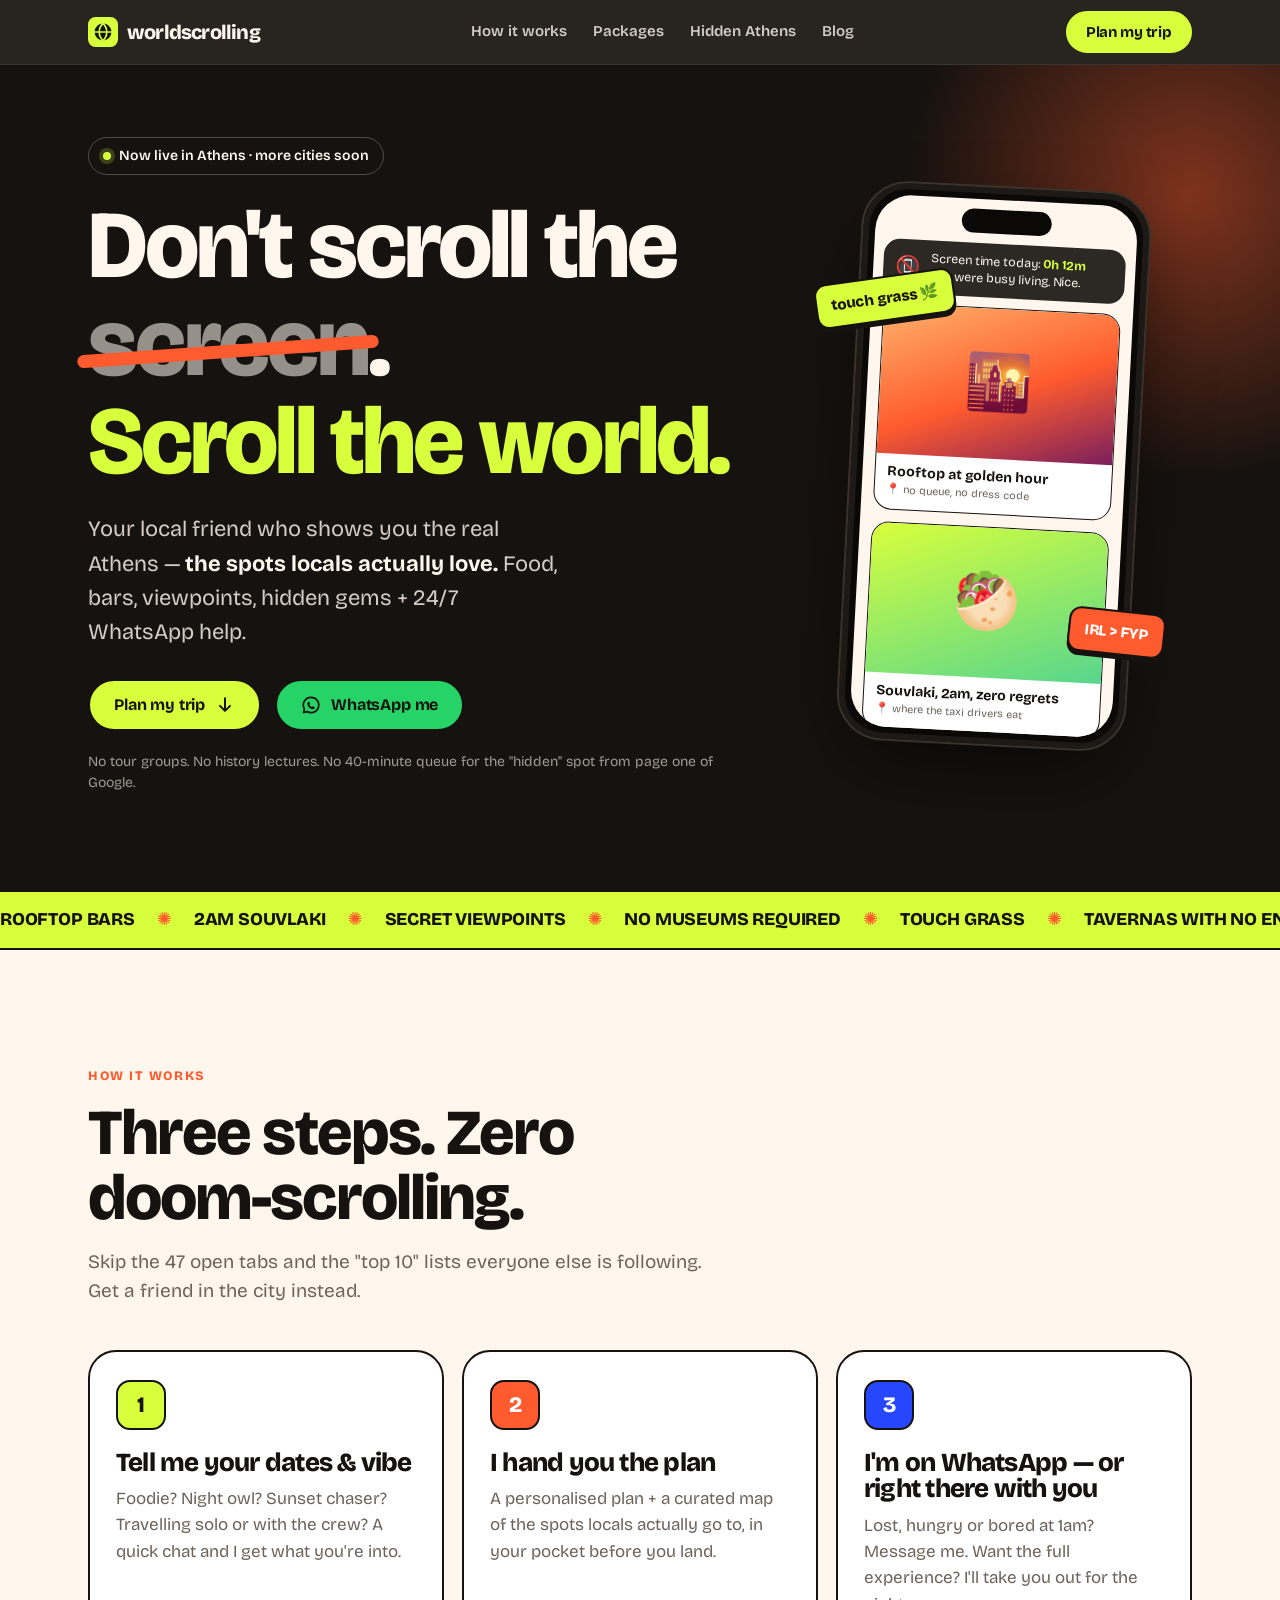
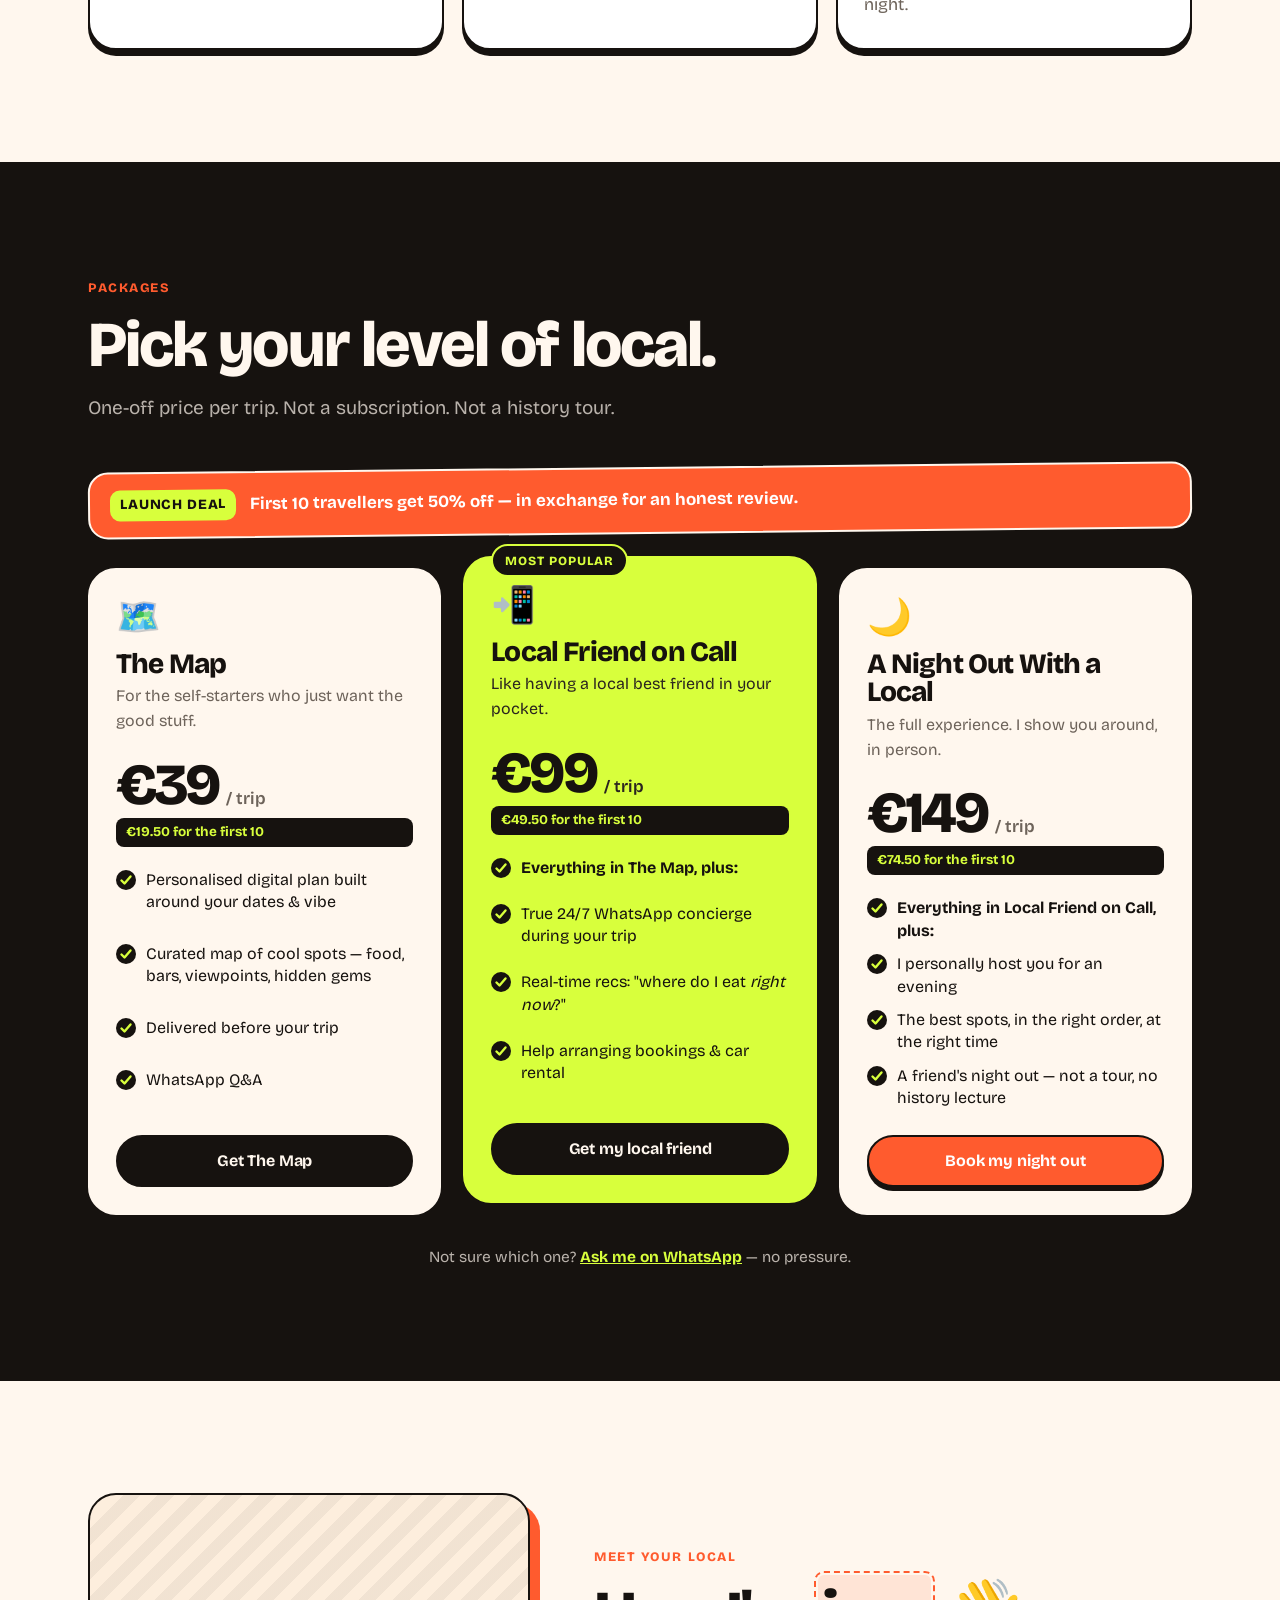
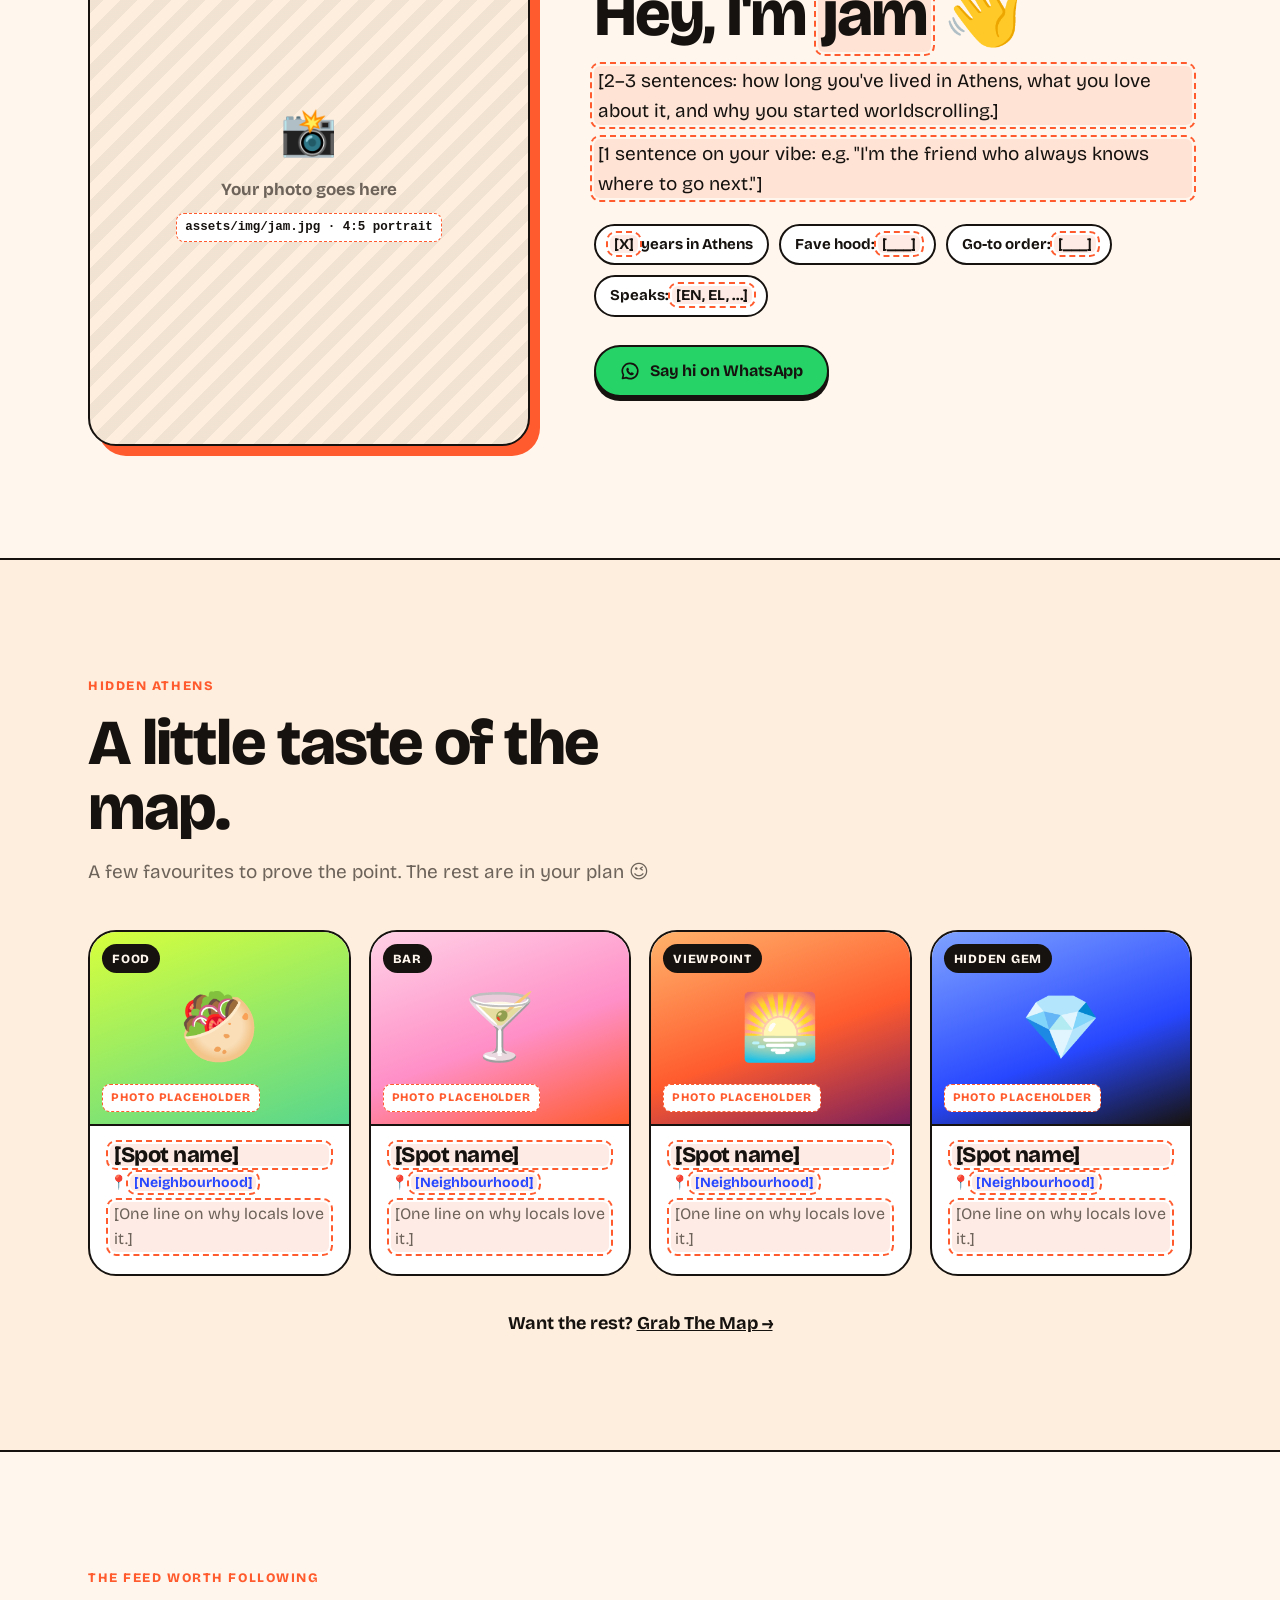
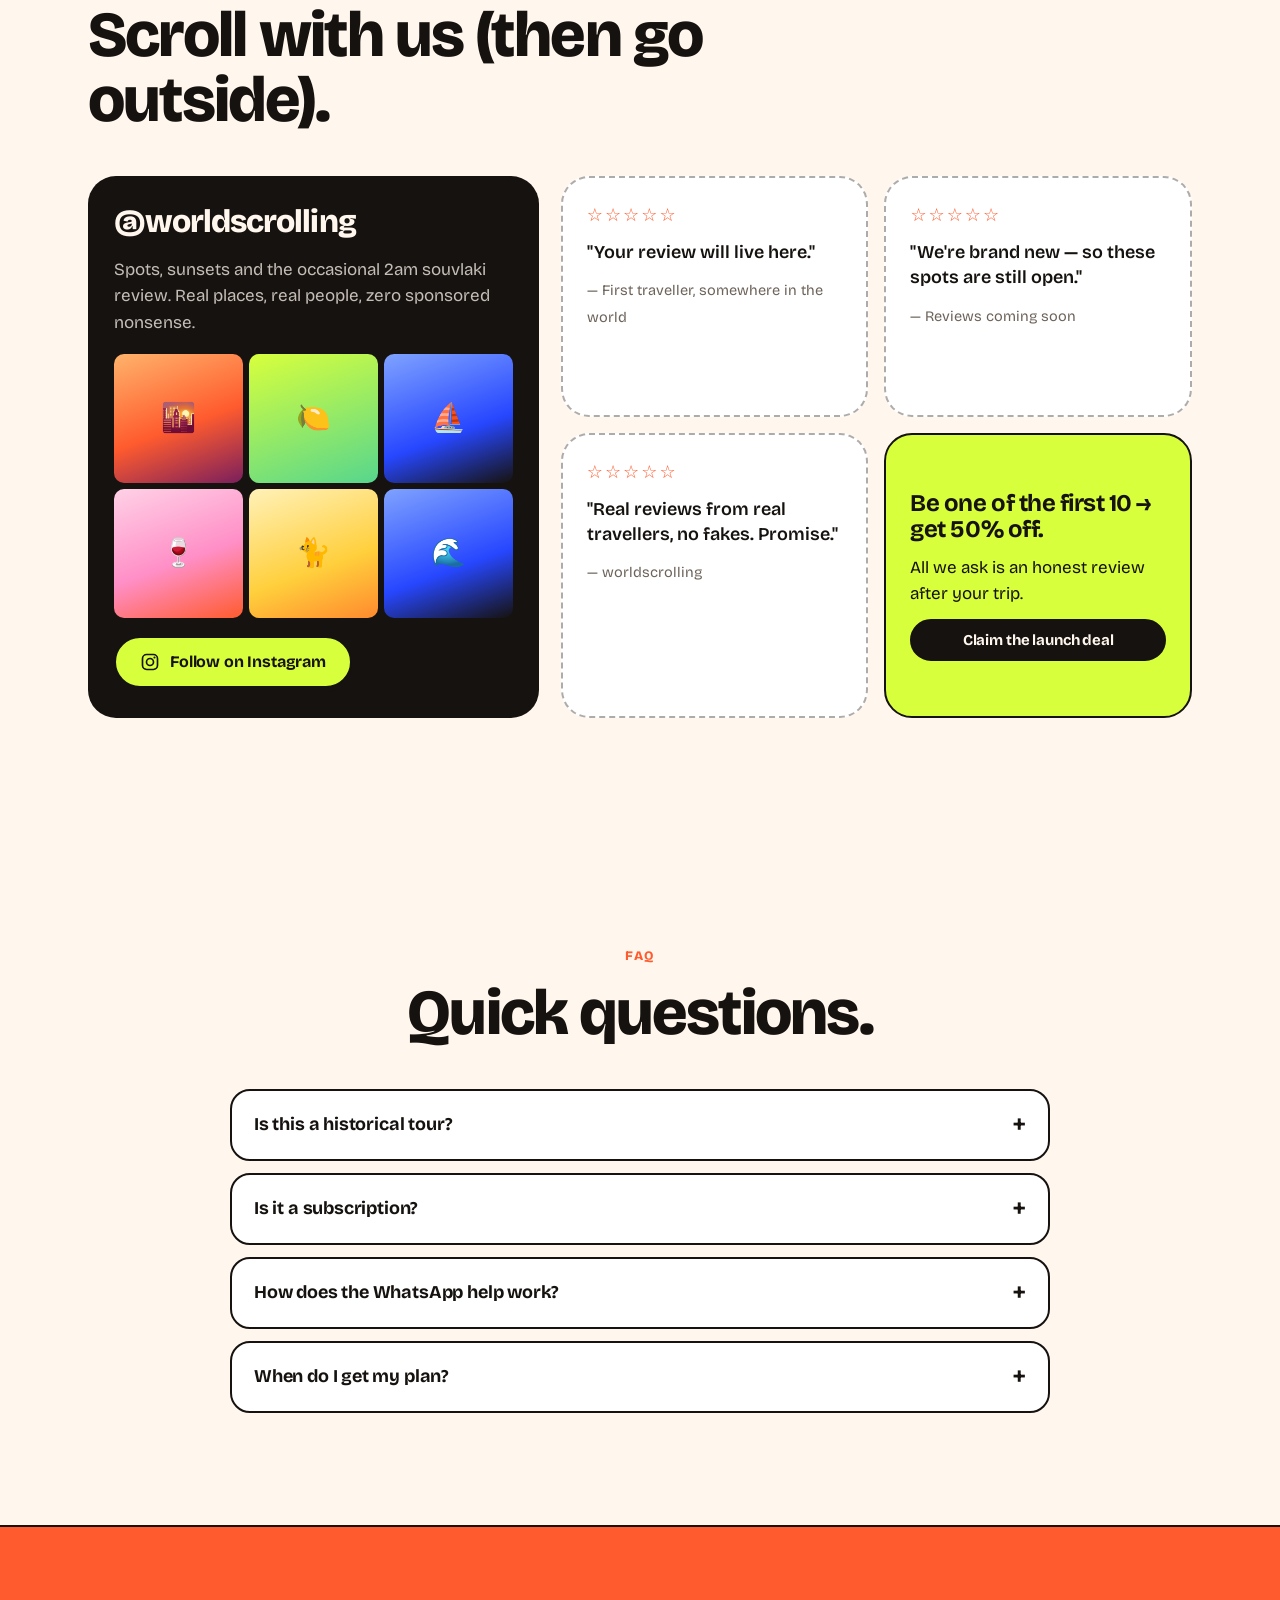
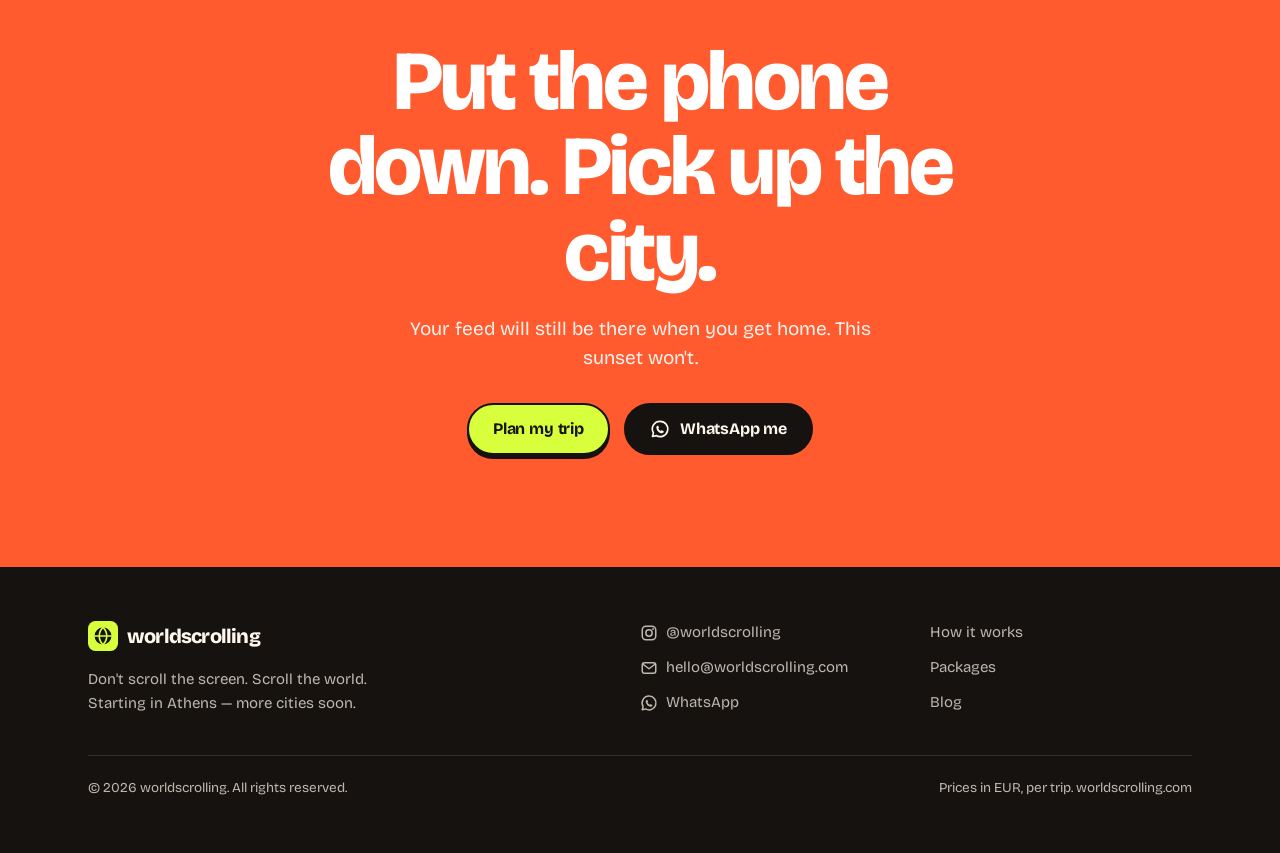
==== index.html @ b2bb48b5 "Add v1 static landing site for worldscrolling Mobile-first single-page landing (hero, how it works, " ====
<!doctype html>
<!--
  ==========================================================================
  worldscrolling — landing page
  ==========================================================================
  👋 jam — WHERE TO EDIT THINGS

  1. LINKS & CONTACT (WhatsApp number, email, Stripe payment links, Instagram)
     → assets/js/config.js   (one file, clearly commented — edit only that)

  2. YOUR PHOTO + BIO
     → search this file for  TODO(jam): PHOTO  and  TODO(jam): BIO

  3. YOUR 3–5 HIDDEN SPOTS (names, neighbourhoods, one-liners, photos)
     → search this file for  TODO(jam): SPOT

  4. SOCIAL SHARE IMAGE (optional)
     → replace assets/img/og-image.png (1200×630)

  Anything with a dashed orange outline on the page = placeholder text.
  Remove class="ph" once you've replaced it.
  ==========================================================================
-->
<html lang="en">
<head>
  <meta charset="utf-8">
  <meta name="viewport" content="width=device-width, initial-scale=1, viewport-fit=cover">
  <title>worldscrolling — Your local friend in Athens | Hidden spots, food, bars & 24/7 WhatsApp help</title>
  <meta name="description" content="Don't scroll the screen. Scroll the world. A local friend who shows you the real Athens — the food, bars, viewpoints and hidden gems locals actually love — plus 24/7 WhatsApp help. Plans from €39 per trip.">
  <link rel="canonical" href="https://worldscrolling.com/">
  <meta name="theme-color" content="#16120f">

  <!-- Open Graph / social -->
  <meta property="og:type" content="website">
  <meta property="og:site_name" content="worldscrolling">
  <meta property="og:title" content="worldscrolling — Don't scroll the screen. Scroll the world.">
  <meta property="og:description" content="Your local friend in Athens: the spots locals actually love + 24/7 WhatsApp help. Not a history tour.">
  <meta property="og:url" content="https://worldscrolling.com/">
  <meta property="og:image" content="https://worldscrolling.com/assets/img/og-image.png">
  <meta property="og:image:width" content="1200">
  <meta property="og:image:height" content="630">
  <meta property="og:image:alt" content="worldscrolling — Don't scroll the screen. Scroll the world.">
  <meta property="og:locale" content="en_GB">
  <meta name="twitter:card" content="summary_large_image">
  <meta name="twitter:title" content="worldscrolling — Don't scroll the screen. Scroll the world.">
  <meta name="twitter:description" content="Your local friend in Athens: the spots locals actually love + 24/7 WhatsApp help.">
  <meta name="twitter:image" content="https://worldscrolling.com/assets/img/og-image.png">

  <!-- Icons (placeholder mark — swap when there's a final logo) -->
  <link rel="icon" href="favicon.svg" type="image/svg+xml">
  <link rel="apple-touch-icon" href="assets/img/apple-touch-icon.png">

  <!-- Font -->
  <link rel="preconnect" href="https://fonts.googleapis.com">
  <link rel="preconnect" href="https://fonts.gstatic.com" crossorigin>
  <link rel="stylesheet" href="https://fonts.googleapis.com/css2?family=Bricolage+Grotesque:opsz,wght@12..96,400..800&display=swap">

  <link rel="stylesheet" href="assets/css/styles.css">

  <!-- Structured data (SEO) -->
  <script type="application/ld+json">
  {
    "@context": "https://schema.org",
    "@graph": [
      {
        "@type": "TravelAgency",
        "@id": "https://worldscrolling.com/#business",
        "name": "worldscrolling",
        "slogan": "Don't scroll the screen. Scroll the world.",
        "description": "A local friend who shows travellers the real city — food, bars, viewpoints and hidden gems locals love — plus 24/7 WhatsApp help.",
        "url": "https://worldscrolling.com/",
        "image": "https://worldscrolling.com/assets/img/og-image.png",
        "areaServed": { "@type": "City", "name": "Athens" },
        "sameAs": ["https://www.instagram.com/worldscrolling/"],
        "priceRange": "€39–€149",
        "makesOffer": [
          { "@type": "Offer", "name": "The Map", "price": "39", "priceCurrency": "EUR" },
          { "@type": "Offer", "name": "Local Friend on Call", "price": "99", "priceCurrency": "EUR" },
          { "@type": "Offer", "name": "A Night Out With a Local", "price": "149", "priceCurrency": "EUR" }
        ]
      },
      {
        "@type": "FAQPage",
        "mainEntity": [
          { "@type": "Question", "name": "Is this a historical tour?", "acceptedAnswer": { "@type": "Answer", "text": "Nope. The Acropolis is great and you'll find it without us. worldscrolling is about the places locals actually hang out: food, bars, viewpoints and hidden gems." } },
          { "@type": "Question", "name": "Is it a subscription?", "acceptedAnswer": { "@type": "Answer", "text": "No. Every package is a one-off payment per trip." } },
          { "@type": "Question", "name": "How does the WhatsApp help work?", "acceptedAnswer": { "@type": "Answer", "text": "You get a direct WhatsApp line to your local. Ask anything — where to eat right now, how to get somewhere, what to do tonight. On Local Friend on Call and above, it's a true 24/7 concierge during your trip." } },
          { "@type": "Question", "name": "When do I get my plan?", "acceptedAnswer": { "@type": "Answer", "text": "Before your trip. Tell us your dates and vibe, and your personalised plan and map land in your inbox and WhatsApp ahead of arrival." } }
        ]
      }
    ]
  }
  </script>
</head>
<body>
  <!-- Inline icon sprite -->
  <svg width="0" height="0" style="position:absolute" aria-hidden="true">
    <symbol id="i-logo" viewBox="0 0 64 64"><rect width="64" height="64" rx="16" fill="#d8ff3c"/><circle cx="32" cy="32" r="18" fill="#16120f"/><path d="M14 32h36M32 14c-6 5-8 11-8 18s2 13 8 18c6-5 8-11 8-18s-2-13-8-18z" fill="none" stroke="#d8ff3c" stroke-width="3.5" stroke-linecap="round"/></symbol>
    <symbol id="i-wa" viewBox="0 0 24 24"><path d="M12 2.8a9.2 9.2 0 0 0-7.9 13.9L3 21l4.4-1.1A9.2 9.2 0 1 0 12 2.8z" fill="none" stroke="currentColor" stroke-width="2" stroke-linejoin="round"/><path d="M9.2 7.8c.3 0 .6 0 .8.5l.7 1.7c.1.3 0 .5-.1.7l-.6.7c.6 1.3 1.6 2.3 2.9 2.9l.7-.6c.2-.2.5-.2.7-.1l1.7.7c.4.2.5.5.5.8 0 1.2-1 2-2.2 2-3.4-.3-6.4-3.3-6.7-6.7 0-1.3.9-2.4 1.6-2.4z" fill="currentColor"/></symbol>
    <symbol id="i-ig" viewBox="0 0 24 24"><rect x="3" y="3" width="18" height="18" rx="5" fill="none" stroke="currentColor" stroke-width="2"/><circle cx="12" cy="12" r="4.2" fill="none" stroke="currentColor" stroke-width="2"/><circle cx="17.4" cy="6.6" r="1.3" fill="currentColor"/></symbol>
    <symbol id="i-mail" viewBox="0 0 24 24"><rect x="3" y="5" width="18" height="14" rx="3" fill="none" stroke="currentColor" stroke-width="2"/><path d="M4 7l8 6 8-6" fill="none" stroke="currentColor" stroke-width="2" stroke-linejoin="round"/></symbol>
    <symbol id="i-down" viewBox="0 0 24 24"><path d="M12 4v15m0 0l-6-6m6 6l6-6" fill="none" stroke="currentColor" stroke-width="2.4" stroke-linecap="round" stroke-linejoin="round"/></symbol>
  </svg>

  <a class="skip" href="#main">Skip to content</a>

  <header class="site-header">
    <div class="wrap">
      <a class="logo" href="#top" aria-label="worldscrolling home"><svg aria-hidden="true"><use href="#i-logo"/></svg>worldscrolling</a>
      <nav class="nav" aria-label="Main">
        <a href="#how">How it works</a>
        <a href="#packages">Packages</a>
        <a href="#hidden">Hidden Athens</a>
        <a href="blog/">Blog</a>
      </nav>
      <a class="btn btn--lime btn--sm" href="#packages">Plan my trip</a>
    </div>
  </header>

  <main id="main">
    <!-- ================= HERO ================= -->
    <section class="hero" id="top">
      <div class="wrap">
        <div>
          <span class="pill"><span class="dot" aria-hidden="true"></span>Now live in Athens · more cities soon</span>
          <h1>Don't scroll the <span class="strike">screen</span>. <span class="hl">Scroll the world.</span></h1>
          <p class="sub">Your local friend who shows you the real Athens — <strong>the spots locals actually love.</strong> Food, bars, viewpoints, hidden gems + 24/7 WhatsApp help.</p>
          <div class="cta-row">
            <a class="btn btn--lime" href="#packages">Plan my trip <svg aria-hidden="true"><use href="#i-down"/></svg></a>
            <a class="btn btn--wa" data-link="whatsapp" href="https://wa.me/00000000000" target="_blank" rel="noopener"><svg aria-hidden="true"><use href="#i-wa"/></svg>WhatsApp me</a>
          </div>
          <p class="micro">No tour groups. No history lectures. No 40-minute queue for the "hidden" spot from page one of Google.</p>
        </div>

        <div class="phone-wrap" aria-hidden="true">
          <span class="sticker sticker--a">touch grass 🌿</span>
          <span class="sticker sticker--b">IRL &gt; FYP</span>
          <div class="phone">
            <div class="phone-screen">
              <div class="phone-notch"></div>
              <div class="phone-toast"><span>📵</span><span>Screen time today: <b>0h 12m</b><br>You were busy living. Nice.</span></div>
              <div class="feed">
                <div class="post"><div class="post-img g1">🌇</div><div class="post-meta"><b>Rooftop at golden hour</b><small>📍 no queue, no dress code</small></div></div>
                <div class="post"><div class="post-img g2">🥙</div><div class="post-meta"><b>Souvlaki, 2am, zero regrets</b><small>📍 where the taxi drivers eat</small></div></div>
                <div class="post"><div class="post-img g3">🌊</div><div class="post-meta"><b>Sunset swim, 30 min out</b><small>📍 locals only (and now you)</small></div></div>
                <div class="post"><div class="post-img g4">🍷</div><div class="post-meta"><b>Wine bar with 12 seats</b><small>📍 ask for the orange one</small></div></div>
                <div class="post"><div class="post-img g5">🎶</div><div class="post-meta"><b>Vinyl bar, no sign outside</b><small>📍 knock twice</small></div></div>
                <!-- duplicated for seamless loop -->
                <div class="post"><div class="post-img g1">🌇</div><div class="post-meta"><b>Rooftop at golden hour</b><small>📍 no queue, no dress code</small></div></div>
                <div class="post"><div class="post-img g2">🥙</div><div class="post-meta"><b>Souvlaki, 2am, zero regrets</b><small>📍 where the taxi drivers eat</small></div></div>
                <div class="post"><div class="post-img g3">🌊</div><div class="post-meta"><b>Sunset swim, 30 min out</b><small>📍 locals only (and now you)</small></div></div>
                <div class="post"><div class="post-img g4">🍷</div><div class="post-meta"><b>Wine bar with 12 seats</b><small>📍 ask for the orange one</small></div></div>
                <div class="post"><div class="post-img g5">🎶</div><div class="post-meta"><b>Vinyl bar, no sign outside</b><small>📍 knock twice</small></div></div>
              </div>
            </div>
          </div>
        </div>
      </div>
    </section>

    <div class="marquee" aria-hidden="true">
      <div class="marquee-track">
        <span>Rooftop bars</span><span>2am souvlaki</span><span>Secret viewpoints</span><span>No museums required</span><span>Touch grass</span><span>Tavernas with no English menu</span><span>Sunset swims</span><span>Real life &gt; reels</span>
        <span>Rooftop bars</span><span>2am souvlaki</span><span>Secret viewpoints</span><span>No museums required</span><span>Touch grass</span><span>Tavernas with no English menu</span><span>Sunset swims</span><span>Real life &gt; reels</span>
      </div>
    </div>

    <!-- ================= HOW IT WORKS ================= -->
    <section class="section" id="how" aria-labelledby="how-title">
      <div class="wrap">
        <div class="head">
          <span class="eyebrow">How it works</span>
          <h2 id="how-title">Three steps. Zero doom-scrolling.</h2>
          <p class="lede">Skip the 47 open tabs and the "top 10" lists everyone else is following. Get a friend in the city instead.</p>
        </div>
        <ol class="steps">
          <li class="step">
            <span class="step-num">1</span>
            <h3>Tell me your dates &amp; vibe</h3>
            <p>Foodie? Night owl? Sunset chaser? Travelling solo or with the crew? A quick chat and I get what you're into.</p>
          </li>
          <li class="step">
            <span class="step-num">2</span>
            <h3>I hand you the plan</h3>
            <p>A personalised plan + a curated map of the spots locals actually go to, in your pocket before you land.</p>
          </li>
          <li class="step">
            <span class="step-num">3</span>
            <h3>I'm on WhatsApp — or right there with you</h3>
            <p>Lost, hungry or bored at 1am? Message me. Want the full experience? I'll take you out for the night.</p>
          </li>
        </ol>
      </div>
    </section>

    <!-- ================= PACKAGES ================= -->
    <section class="section packages" id="packages" aria-labelledby="packages-title">
      <div class="wrap">
        <div class="head">
          <span class="eyebrow">Packages</span>
          <h2 id="packages-title">Pick your level of local.</h2>
          <p class="lede">One-off price per trip. Not a subscription. Not a history tour.</p>
        </div>

        <p class="promo"><span class="tag">Launch deal</span> First 10 travellers get 50% off — in exchange for an honest review.</p>

        <div class="plans">
          <!-- Tier 1 -->
          <article class="plan">
            <div class="plan-emoji" aria-hidden="true">🗺️</div>
            <h3>The Map</h3>
            <p class="tagline">For the self-starters who just want the good stuff.</p>
            <p class="price"><b>€39</b><span>/ trip</span></p>
            <span class="launch">€19.50 for the first 10</span>
            <ul class="features">
              <li>Personalised digital plan built around your dates &amp; vibe</li>
              <li>Curated map of cool spots — food, bars, viewpoints, hidden gems</li>
              <li>Delivered before your trip</li>
              <li>WhatsApp Q&amp;A</li>
            </ul>
            <!-- TODO(jam): Stripe link lives in assets/js/config.js → stripe.map -->
            <a class="btn btn--ink btn--block" data-link="stripe-map" href="#STRIPE_MAP">Get The Map</a>
          </article>

          <!-- Tier 2 -->
          <article class="plan plan--hot">
            <span class="plan-badge">Most popular</span>
            <div class="plan-emoji" aria-hidden="true">📲</div>
            <h3>Local Friend on Call</h3>
            <p class="tagline">Like having a local best friend in your pocket.</p>
            <p class="price"><b>€99</b><span>/ trip</span></p>
            <span class="launch">€49.50 for the first 10</span>
            <ul class="features">
              <li class="plus">Everything in The Map, plus:</li>
              <li>True 24/7 WhatsApp concierge during your trip</li>
              <li>Real-time recs: "where do I eat <em>right now</em>?"</li>
              <li>Help arranging bookings &amp; car rental</li>
            </ul>
            <!-- TODO(jam): Stripe link lives in assets/js/config.js → stripe.friend -->
            <a class="btn btn--ink btn--block" data-link="stripe-friend" href="#STRIPE_FRIEND">Get my local friend</a>
          </article>

          <!-- Tier 3 -->
          <article class="plan">
            <div class="plan-emoji" aria-hidden="true">🌙</div>
            <h3>A Night Out With a Local</h3>
            <p class="tagline">The full experience. I show you around, in person.</p>
            <p class="price"><b>€149</b><span>/ trip</span></p>
            <span class="launch">€74.50 for the first 10</span>
            <ul class="features">
              <li class="plus">Everything in Local Friend on Call, plus:</li>
              <li>I personally host you for an evening</li>
              <li>The best spots, in the right order, at the right time</li>
              <li>A friend's night out — not a tour, no history lecture</li>
            </ul>
            <!-- TODO(jam): Stripe link lives in assets/js/config.js → stripe.night -->
            <a class="btn btn--sun btn--block" data-link="stripe-night" href="#STRIPE_NIGHT">Book my night out</a>
          </article>
        </div>

        <p class="plans-note">Not sure which one? <a data-link="whatsapp" data-wa-text="Hey! Not sure which worldscrolling package fits my trip — can you help?" href="https://wa.me/00000000000" target="_blank" rel="noopener">Ask me on WhatsApp</a> — no pressure.</p>
      </div>
    </section>

    <!-- ================= MEET YOUR LOCAL ================= -->
    <section class="section" id="local" aria-labelledby="local-title">
      <div class="wrap local">
        <!-- TODO(jam): PHOTO — replace the placeholder div's contents with:
             <img src="assets/img/jam.jpg" alt="jam, your local host in Athens" width="800" height="1000" loading="lazy">
             (portrait 4:5, ~800×1000px, compressed JPG/WebP under ~200KB) -->
        <div class="local-photo">
          <div class="ph-block"><span class="big" aria-hidden="true">📸</span>Your photo goes here<br><code>assets/img/jam.jpg · 4:5 portrait</code></div>
        </div>

        <div>
          <span class="eyebrow">Meet your local</span>
          <h2 id="local-title">Hey, I'm <span class="ph">jam</span> 👋</h2>
          <!-- TODO(jam): BIO — replace the text inside class="ph" spans, then delete class="ph" -->
          <div class="local-bio">
            <p class="ph">[2–3 sentences: how long you've lived in Athens, what you love about it, and why you started worldscrolling.]</p>
            <p class="ph">[1 sentence on your vibe: e.g. "I'm the friend who always knows where to go next."]</p>
          </div>
          <ul class="facts">
            <li><span class="ph">[X]</span> years in Athens</li>
            <li>Fave hood: <span class="ph">[___]</span></li>
            <li>Go-to order: <span class="ph">[___]</span></li>
            <li>Speaks: <span class="ph">[EN, EL, …]</span></li>
          </ul>
          <div class="cta-row">
            <a class="btn btn--wa" data-link="whatsapp" href="https://wa.me/00000000000" target="_blank" rel="noopener"><svg aria-hidden="true"><use href="#i-wa"/></svg>Say hi on WhatsApp</a>
          </div>
        </div>
      </div>
    </section>

    <!-- ================= HIDDEN CITY TEASER ================= -->
    <section class="section hidden" id="hidden" aria-labelledby="hidden-title">
      <div class="wrap">
        <div class="head">
          <span class="eyebrow">Hidden Athens</span>
          <h2 id="hidden-title">A little taste of the map.</h2>
          <p class="lede">A few favourites to prove the point. The rest are in your plan 😉</p>
        </div>

        <!-- TODO(jam): SPOT cards (3–5). For each: category tag, name, neighbourhood, one-liner, photo.
             Photo: replace the emoji with
             <img src="assets/img/spots/NAME.jpg" alt="DESCRIBE THE PHOTO" width="800" height="600" loading="lazy">
             (landscape 4:3, ~800×600px). Delete the ph-label once the real photo is in.
             To add a 5th card, copy one <article class="spot">…</article> block. -->
        <div class="spots">
          <article class="spot">
            <div class="spot-img g2"><span class="spot-tag">Food</span><span aria-hidden="true">🥙</span><span class="ph-label">Photo placeholder</span></div>
            <div class="spot-body">
              <h3 class="ph">[Spot name]</h3>
              <p class="where">📍 <span class="ph">[Neighbourhood]</span></p>
              <p class="ph">[One line on why locals love it.]</p>
            </div>
          </article>
          <article class="spot">
            <div class="spot-img g4"><span class="spot-tag">Bar</span><span aria-hidden="true">🍸</span><span class="ph-label">Photo placeholder</span></div>
            <div class="spot-body">
              <h3 class="ph">[Spot name]</h3>
              <p class="where">📍 <span class="ph">[Neighbourhood]</span></p>
              <p class="ph">[One line on why locals love it.]</p>
            </div>
          </article>
          <article class="spot">
            <div class="spot-img g1"><span class="spot-tag">Viewpoint</span><span aria-hidden="true">🌅</span><span class="ph-label">Photo placeholder</span></div>
            <div class="spot-body">
              <h3 class="ph">[Spot name]</h3>
              <p class="where">📍 <span class="ph">[Neighbourhood]</span></p>
              <p class="ph">[One line on why locals love it.]</p>
            </div>
          </article>
          <article class="spot">
            <div class="spot-img g3"><span class="spot-tag">Hidden gem</span><span aria-hidden="true">💎</span><span class="ph-label">Photo placeholder</span></div>
            <div class="spot-body">
              <h3 class="ph">[Spot name]</h3>
              <p class="where">📍 <span class="ph">[Neighbourhood]</span></p>
              <p class="ph">[One line on why locals love it.]</p>
            </div>
          </article>
        </div>

        <p class="spots-foot">Want the rest? <a href="#packages">Grab The Map →</a></p>
      </div>
    </section>

    <!-- ================= TRUST / SOCIAL ================= -->
    <section class="section" id="social" aria-labelledby="social-title">
      <div class="wrap">
        <div class="head">
          <span class="eyebrow">The feed worth following</span>
          <h2 id="social-title">Scroll with us (then go outside).</h2>
        </div>
        <div class="trust">
          <!-- Instagram. To embed real posts later, paste Instagram's official embed code in place of .ig-grid -->
          <div class="ig-card">
            <h3>@worldscrolling</h3>
            <p>Spots, sunsets and the occasional 2am souvlaki review. Real places, real people, zero sponsored nonsense.</p>
            <div class="ig-grid" aria-hidden="true">
              <div class="g1">🌇</div><div class="g2">🍋</div><div class="g3">⛵</div>
              <div class="g4">🍷</div><div class="g5">🐈</div><div class="g3">🌊</div>
            </div>
            <a class="btn btn--lime" data-link="instagram" href="https://www.instagram.com/worldscrolling/" target="_blank" rel="noopener"><svg aria-hidden="true"><use href="#i-ig"/></svg>Follow on Instagram</a>
          </div>

          <!-- Reviews. Replace the dashed placeholders with real reviews as they come in. -->
          <div class="reviews">
            <figure class="review">
              <div class="stars" aria-hidden="true">☆☆☆☆☆</div>
              <blockquote>"Your review will live here."</blockquote>
              <figcaption><cite>— First traveller, somewhere in the world</cite></figcaption>
            </figure>
            <figure class="review">
              <div class="stars" aria-hidden="true">☆☆☆☆☆</div>
              <blockquote>"We're brand new — so these spots are still open."</blockquote>
              <figcaption><cite>— Reviews coming soon</cite></figcaption>
            </figure>
            <figure class="review">
              <div class="stars" aria-hidden="true">☆☆☆☆☆</div>
              <blockquote>"Real reviews from real travellers, no fakes. Promise."</blockquote>
              <figcaption><cite>— worldscrolling</cite></figcaption>
            </figure>
            <div class="review review--cta">
              <b>Be one of the first 10 → get 50% off.</b>
              <p>All we ask is an honest review after your trip.</p>
              <a class="btn btn--ink btn--sm" href="#packages">Claim the launch deal</a>
            </div>
          </div>
        </div>
      </div>
    </section>

    <!-- ================= FAQ ================= -->
    <section class="section section--tight" id="faq" aria-labelledby="faq-title">
      <div class="wrap">
        <div class="head head--center">
          <span class="eyebrow">FAQ</span>
          <h2 id="faq-title">Quick questions.</h2>
        </div>
        <div class="faq">
          <details>
            <summary>Is this a historical tour?</summary>
            <p>Nope. The Acropolis is great and you'll find it without us. worldscrolling is about the places locals actually hang out: food, bars, viewpoints and hidden gems.</p>
          </details>
          <details>
            <summary>Is it a subscription?</summary>
            <p>No. Every package is a one-off payment per trip.</p>
          </details>
          <details>
            <summary>How does the WhatsApp help work?</summary>
            <p>You get a direct WhatsApp line to your local. Ask anything — where to eat right now, how to get somewhere, what to do tonight. On Local Friend on Call and above, it's a true 24/7 concierge during your trip.</p>
          </details>
          <details>
            <summary>When do I get my plan?</summary>
            <p>Before your trip. Tell us your dates and vibe, and your personalised plan and map land in your inbox and WhatsApp ahead of arrival.</p>
          </details>
        </div>
      </div>
    </section>

    <!-- ================= FINAL CTA ================= -->
    <section class="section final" aria-labelledby="final-title">
      <div class="wrap">
        <h2 id="final-title">Put the phone down. Pick up the city.</h2>
        <p>Your feed will still be there when you get home. This sunset won't.</p>
        <div class="cta-row">
          <a class="btn btn--lime" href="#packages">Plan my trip</a>
          <a class="btn btn--ink" data-link="whatsapp" href="https://wa.me/00000000000" target="_blank" rel="noopener"><svg aria-hidden="true"><use href="#i-wa"/></svg>WhatsApp me</a>
        </div>
      </div>
    </section>
  </main>

  <footer class="site-footer">
    <div class="wrap">
      <div class="foot-grid">
        <div>
          <a class="logo" href="#top"><svg aria-hidden="true"><use href="#i-logo"/></svg>worldscrolling</a>
          <p class="tag">Don't scroll the screen. Scroll the world. Starting in Athens — more cities soon.</p>
        </div>
        <div class="foot-links">
          <a data-link="instagram" href="https://www.instagram.com/worldscrolling/" target="_blank" rel="noopener"><svg aria-hidden="true"><use href="#i-ig"/></svg>@worldscrolling</a>
          <a data-link="email" href="mailto:hello@worldscrolling.com"><svg aria-hidden="true"><use href="#i-mail"/></svg><span data-email-text>hello@worldscrolling.com</span></a>
          <a data-link="whatsapp" href="https://wa.me/00000000000" target="_blank" rel="noopener"><svg aria-hidden="true"><use href="#i-wa"/></svg>WhatsApp</a>
        </div>
        <div class="foot-links">
          <a href="#how">How it works</a>
          <a href="#packages">Packages</a>
          <a href="blog/">Blog</a>
        </div>
      </div>
      <div class="legal">
        <span>© <span id="year">2026</span> worldscrolling. All rights reserved.</span>
        <span>Prices in EUR, per trip. worldscrolling.com</span>
      </div>
    </div>
  </footer>

  <a class="fab" data-link="whatsapp" href="https://wa.me/00000000000" target="_blank" rel="noopener" aria-label="Chat on WhatsApp"><svg aria-hidden="true"><use href="#i-wa"/></svg></a>

  <script src="assets/js/config.js"></script>
  <script src="assets/js/main.js" defer></script>
</body>
</html>
---- assets/css/styles.css ----
/* ==========================================================================
   worldscrolling — styles (shared by landing + blog)
   Mobile-first. No framework.
   ========================================================================== */

:root {
  --ink: #16120f;
  --ink-2: #2a241f;
  --paper: #fff7ee;
  --paper-2: #fdeedd;
  --white: #ffffff;
  --muted: #6d635a;
  --line: rgba(22, 18, 15, 0.12);

  --sun: #ff5b2e;    /* primary accent */
  --lime: #d8ff3c;   /* highlight */
  --sea: #2747ff;    /* Aegean blue */
  --wa: #25d366;     /* WhatsApp green */

  --font: "Bricolage Grotesque", ui-sans-serif, system-ui, -apple-system, "Segoe UI", Roboto, sans-serif;
  --r-sm: 12px;
  --r: 20px;
  --r-lg: 28px;
  --shadow: 0 1px 0 var(--ink), 0 6px 0 -1px var(--ink);
  --wrap: 1160px;
  --gutter: 20px;
}

*, *::before, *::after { box-sizing: border-box; }
html { scroll-behavior: smooth; -webkit-text-size-adjust: 100%; }
body {
  margin: 0;
  font-family: var(--font);
  font-size: 17px;
  line-height: 1.55;
  color: var(--ink);
  background: var(--paper);
  -webkit-font-smoothing: antialiased;
  text-rendering: optimizeLegibility;
}
img, svg { display: block; max-width: 100%; }
a { color: inherit; }
h1, h2, h3 { line-height: 1.02; letter-spacing: -0.03em; margin: 0; font-weight: 800; }
p { margin: 0; }
ul, ol { margin: 0; padding: 0; list-style: none; }
figure { margin: 0; }

.wrap { width: 100%; max-width: var(--wrap); margin: 0 auto; padding: 0 var(--gutter); }
.visually-hidden { position: absolute !important; width: 1px; height: 1px; overflow: hidden; clip: rect(0 0 0 0); white-space: nowrap; }
.skip { position: absolute; left: -999px; top: 8px; z-index: 100; background: var(--lime); padding: 8px 14px; border-radius: 8px; font-weight: 700; }
.skip:focus { left: 8px; }
:focus-visible { outline: 3px solid var(--sea); outline-offset: 3px; }

/* ---------- Buttons ---------- */
.btn {
  display: inline-flex; align-items: center; justify-content: center; gap: 10px;
  min-height: 52px; padding: 0 24px;
  border: 2px solid var(--ink); border-radius: 999px;
  font: 700 16px/1 var(--font); letter-spacing: -0.01em;
  text-decoration: none; cursor: pointer;
  transition: transform .15s ease, box-shadow .15s ease, background .15s ease;
}
.btn:hover { transform: translateY(-2px); }
.btn:active { transform: translateY(1px); }
.btn svg { width: 20px; height: 20px; flex: none; }
.btn--lime { background: var(--lime); color: var(--ink); box-shadow: 0 4px 0 var(--ink); }
.btn--ink { background: var(--ink); color: var(--paper); }
.btn--sun { background: var(--sun); color: var(--white); box-shadow: 0 4px 0 var(--ink); }
.btn--wa { background: var(--wa); color: var(--ink); box-shadow: 0 4px 0 var(--ink); }
.btn--ghost { background: transparent; color: inherit; border-color: currentColor; }
.btn--block { width: 100%; }
.btn--sm { min-height: 42px; padding: 0 18px; font-size: 15px; }

/* ---------- Header ---------- */
.site-header {
  position: sticky; top: 0; z-index: 50;
  background: rgba(22, 18, 15, 0.92);
  -webkit-backdrop-filter: saturate(150%) blur(10px);
  backdrop-filter: saturate(150%) blur(10px);
  color: var(--paper);
  border-bottom: 1px solid rgba(255, 247, 238, .08);
}
.site-header .wrap { display: flex; align-items: center; justify-content: space-between; height: 64px; gap: 16px; }
.logo { display: inline-flex; align-items: center; gap: 9px; font-weight: 800; font-size: 20px; letter-spacing: -0.04em; text-decoration: none; }
.logo svg { width: 30px; height: 30px; }
.nav { display: none; gap: 26px; font-weight: 600; font-size: 15px; }
.nav a { text-decoration: none; opacity: .8; }
.nav a:hover { opacity: 1; color: var(--lime); }
.site-header .btn { color: var(--ink); border-color: var(--lime); box-shadow: none; }

/* ---------- Hero ---------- */
.hero { background: var(--ink); color: var(--paper); overflow: hidden; position: relative; }
.hero::before { /* sun glow */
  content: ""; position: absolute; width: 620px; height: 620px; right: -220px; top: -180px;
  background: radial-gradient(circle, rgba(255, 91, 46, .45), rgba(255, 91, 46, 0) 65%);
  pointer-events: none;
}
.hero .wrap { position: relative; display: grid; gap: 48px; padding-top: 48px; padding-bottom: 64px; }
.pill {
  display: inline-flex; align-items: center; gap: 8px;
  padding: 7px 14px; border-radius: 999px;
  border: 1.5px solid rgba(255, 247, 238, .25);
  font-size: 14px; font-weight: 600;
}
.pill .dot { width: 8px; height: 8px; border-radius: 50%; background: var(--lime); box-shadow: 0 0 0 4px rgba(216, 255, 60, .2); }
.hero h1 { font-size: clamp(46px, 12.5vw, 96px); margin-top: 22px; }
.hero h1 .strike { position: relative; white-space: nowrap; color: rgba(255, 247, 238, .55); }
.hero h1 .strike::after {
  content: ""; position: absolute; left: -4%; right: -4%; top: 52%; height: .14em;
  background: var(--sun); border-radius: 99px; transform: rotate(-4deg);
}
.hero h1 .hl { color: var(--lime); display: inline-block; }
.hero .sub { font-size: clamp(18px, 4.6vw, 22px); max-width: 34ch; margin-top: 22px; color: rgba(255, 247, 238, .82); }
.hero .sub strong { color: var(--paper); }
.cta-row { display: flex; flex-wrap: wrap; gap: 14px; margin-top: 30px; }
.cta-row .btn { flex: 1 1 200px; }
.hero .micro { margin-top: 20px; font-size: 14px; color: rgba(255, 247, 238, .6); }

/* Phone "feed" of real-world moments */
.phone-wrap { position: relative; justify-self: center; }
.phone {
  position: relative; width: 290px; height: 560px; border-radius: 46px;
  background: #0b0908; border: 2px solid #3a322b; padding: 12px;
  box-shadow: 0 30px 80px -20px rgba(0, 0, 0, .7), inset 0 0 0 6px #1d1916;
  transform: rotate(3deg);
}
.phone-screen { position: relative; height: 100%; border-radius: 36px; overflow: hidden; background: var(--paper); }
.phone-notch { position: absolute; top: 10px; left: 50%; transform: translateX(-50%); width: 90px; height: 24px; border-radius: 20px; background: #0b0908; z-index: 3; }
.phone-toast {
  position: absolute; z-index: 2; top: 44px; left: 10px; right: 10px;
  background: rgba(22, 18, 15, .9); color: var(--paper);
  border-radius: 16px; padding: 10px 12px; font-size: 12.5px; line-height: 1.35;
  display: flex; gap: 10px; align-items: center;
}
.phone-toast b { color: var(--lime); }
.phone-toast span:first-child { font-size: 20px; }
.feed { padding: 108px 12px 12px; display: grid; gap: 12px; animation: feed 22s linear infinite; }
@keyframes feed { to { transform: translateY(-50%); } }
.post { border-radius: 18px; overflow: hidden; background: var(--white); border: 1.5px solid var(--ink); color: var(--ink); }
.post-img { height: 150px; display: grid; place-items: center; font-size: 54px; }
.post-meta { padding: 9px 12px 11px; font-size: 13px; line-height: 1.3; }
.post-meta b { display: block; font-size: 14px; }
.post-meta small { color: var(--muted); }
.g1 { background: linear-gradient(160deg, #ffb36b, #ff5b2e 55%, #7a1f5c); }
.g2 { background: linear-gradient(160deg, #d8ff3c, #57d68d); }
.g3 { background: linear-gradient(160deg, #7fa2ff, #2747ff 60%, #16120f); }
.g4 { background: linear-gradient(160deg, #ffd1e6, #ff8fc7 55%, #ff5b2e); }
.g5 { background: linear-gradient(160deg, #fff1b8, #ffcf3c 60%, #ff8a2e); }
.sticker {
  position: absolute; z-index: 4; font-weight: 800; font-size: 15px; letter-spacing: -0.01em;
  padding: 9px 14px; border-radius: 12px; border: 2px solid var(--ink); color: var(--ink);
  box-shadow: 0 4px 0 var(--ink);
}
.sticker--a { background: var(--lime); left: -34px; top: 90px; transform: rotate(-8deg); }
.sticker--b { background: var(--sun); color: var(--white); right: -26px; bottom: 90px; transform: rotate(6deg); }

/* ---------- Marquee ---------- */
.marquee { background: var(--lime); border-block: 2px solid var(--ink); overflow: hidden; }
.marquee-track { display: flex; width: max-content; animation: marquee 32s linear infinite; }
.marquee span { padding: 14px 0; font-weight: 800; font-size: 18px; letter-spacing: -0.01em; white-space: nowrap; text-transform: uppercase; }
.marquee span::after { content: "✺"; margin: 0 22px; color: var(--sun); }
@keyframes marquee { to { transform: translateX(-50%); } }

/* ---------- Sections ---------- */
.section { padding: 84px 0; }
.section--tight { padding: 64px 0; }
.eyebrow {
  display: inline-block; font-size: 13px; font-weight: 800; text-transform: uppercase; letter-spacing: .12em;
  color: var(--sun); margin-bottom: 14px;
}
.section h2 { font-size: clamp(36px, 8.4vw, 64px); max-width: 16ch; }
.lede { font-size: 19px; color: var(--muted); margin-top: 16px; max-width: 52ch; }
.head { margin-bottom: 44px; }
.head--center { text-align: center; }
.head--center h2, .head--center .lede { margin-left: auto; margin-right: auto; }

/* How it works */
.steps { display: grid; gap: 18px; counter-reset: step; }
.step {
  position: relative; background: var(--white); border: 2px solid var(--ink); border-radius: var(--r-lg);
  padding: 28px 26px 30px; box-shadow: 0 6px 0 var(--ink);
}
.step-num {
  display: inline-grid; place-items: center; width: 50px; height: 50px; border-radius: 14px;
  font-size: 22px; font-weight: 800; border: 2px solid var(--ink); margin-bottom: 20px;
}
.step:nth-child(1) .step-num { background: var(--lime); }
.step:nth-child(2) .step-num { background: var(--sun); color: var(--white); }
.step:nth-child(3) .step-num { background: var(--sea); color: var(--white); }
.step h3 { font-size: 26px; }
.step p { margin-top: 10px; color: var(--muted); }

/* Packages */
.packages { background: var(--ink); color: var(--paper); position: relative; overflow: hidden; }
.packages .lede { color: rgba(255, 247, 238, .7); }
.promo {
  display: flex; align-items: center; gap: 14px; flex-wrap: wrap;
  background: var(--sun); color: var(--white); border: 2px solid var(--paper);
  border-radius: var(--r); padding: 16px 20px; margin-bottom: 34px;
  font-weight: 700; font-size: 17px; line-height: 1.35;
  transform: rotate(-.6deg);
}
.promo .tag { background: var(--lime); color: var(--ink); border-radius: 10px; padding: 6px 10px; font-weight: 800; font-size: 14px; text-transform: uppercase; letter-spacing: .06em; }
.plans { display: grid; gap: 22px; align-items: stretch; }
.plan {
  position: relative; display: flex; flex-direction: column;
  background: var(--paper); color: var(--ink); border-radius: var(--r-lg);
  border: 2px solid var(--paper); padding: 30px 26px 26px;
}
.plan--hot { background: var(--lime); border-color: var(--lime); }
.plan-badge {
  position: absolute; top: -14px; left: 26px;
  background: var(--ink); color: var(--lime); border: 2px solid var(--lime);
  border-radius: 999px; padding: 5px 12px; font-size: 12.5px; font-weight: 800; text-transform: uppercase; letter-spacing: .08em;
}
.plan-emoji { font-size: 36px; line-height: 1; }
.plan h3 { font-size: 28px; margin-top: 14px; }
.plan .tagline { color: var(--muted); margin-top: 6px; font-size: 16px; }
.plan--hot .tagline { color: var(--ink-2); }
.price { display: flex; align-items: baseline; gap: 8px; margin: 22px 0 4px; }
.price b { font-size: 58px; font-weight: 800; letter-spacing: -0.05em; line-height: 1; }
.price span { font-weight: 600; color: var(--muted); }
.plan--hot .price span { color: var(--ink-2); }
.launch { display: inline-block; font-size: 13.5px; font-weight: 700; background: var(--ink); color: var(--lime); padding: 4px 10px; border-radius: 8px; }
.features { margin: 22px 0 26px; display: grid; gap: 11px; flex: 1; }
.features li { position: relative; padding-left: 30px; font-size: 16px; line-height: 1.4; }
.features li::before {
  content: ""; position: absolute; left: 0; top: 1px; width: 20px; height: 20px; border-radius: 50%;
  background: var(--ink) url("data:image/svg+xml,%3Csvg xmlns='http://www.w3.org/2000/svg' viewBox='0 0 20 20'%3E%3Cpath d='M5.5 10.5l3 3 6-7' fill='none' stroke='%23d8ff3c' stroke-width='2.4' stroke-linecap='round' stroke-linejoin='round'/%3E%3C/svg%3E") center/100% no-repeat;
}
.features li.plus { font-weight: 700; }
.plans-note { margin-top: 30px; text-align: center; color: rgba(255, 247, 238, .7); font-size: 15.5px; }
.plans-note a { color: var(--lime); font-weight: 700; }

/* Meet your local */
.local { display: grid; gap: 40px; align-items: center; }
.local-photo {
  position: relative; aspect-ratio: 4 / 5; border-radius: var(--r-lg);
  border: 2px solid var(--ink); box-shadow: 10px 10px 0 var(--sun);
  background:
    repeating-linear-gradient(135deg, rgba(22, 18, 15, .05) 0 12px, transparent 12px 24px),
    var(--paper-2);
  display: grid; place-items: center; text-align: center; overflow: hidden;
}
.local-photo img { width: 100%; height: 100%; object-fit: cover; }
.local h2 { max-width: 14ch; }
.local-bio { margin-top: 20px; font-size: 19px; display: grid; gap: 14px; }
.facts { display: flex; flex-wrap: wrap; gap: 10px; margin-top: 26px; }
.facts li { border: 2px solid var(--ink); border-radius: 999px; padding: 7px 14px; font-weight: 700; font-size: 15px; background: var(--white); }
.local .cta-row { margin-top: 28px; }
.local .cta-row .btn { flex: 0 1 auto; }

/* Placeholder marker — obvious so jam can spot what to replace */
.ph {
  background: rgba(255, 91, 46, .12); outline: 2px dashed var(--sun); outline-offset: 2px;
  border-radius: 6px; padding: 0 4px;
}
.ph-block { font-weight: 700; color: var(--muted); padding: 24px; }
.ph-block .big { font-size: 46px; display: block; margin-bottom: 8px; }
.ph-block code { display: inline-block; margin-top: 10px; font-size: 12.5px; background: var(--white); border: 1.5px dashed var(--sun); border-radius: 8px; padding: 4px 8px; color: var(--ink); }

/* Hidden city */
.hidden { background: var(--paper-2); border-block: 2px solid var(--ink); }
.spots { display: grid; gap: 18px; }
.spot {
  background: var(--white); border: 2px solid var(--ink); border-radius: var(--r-lg); overflow: hidden;
  display: flex; flex-direction: column; transition: transform .2s ease;
}
.spot:hover { transform: translateY(-4px) rotate(-.4deg); }
.spot-img { position: relative; aspect-ratio: 4 / 3; display: grid; place-items: center; font-size: 64px; border-bottom: 2px solid var(--ink); }
.spot-img img { width: 100%; height: 100%; object-fit: cover; }
.spot-img .ph-label {
  position: absolute; left: 12px; bottom: 12px; font-size: 11.5px; font-weight: 800; text-transform: uppercase; letter-spacing: .08em;
  background: var(--white); border: 1.5px dashed var(--sun); color: var(--sun); padding: 4px 8px; border-radius: 8px;
}
.spot-tag {
  position: absolute; top: 12px; left: 12px; background: var(--ink); color: var(--paper);
  font-size: 12.5px; font-weight: 800; padding: 5px 10px; border-radius: 999px; text-transform: uppercase; letter-spacing: .06em;
}
.spot-body { padding: 18px 20px 22px; }
.spot h3 { font-size: 22px; letter-spacing: -0.02em; }
.spot .where { font-size: 14px; font-weight: 700; color: var(--sea); margin-top: 6px; }
.spot p { margin-top: 8px; color: var(--muted); font-size: 16px; }
.spots-foot { margin-top: 34px; text-align: center; font-weight: 700; font-size: 18px; }

/* Trust / social */
.trust { display: grid; gap: 22px; }
.ig-card {
  background: var(--ink); color: var(--paper); border-radius: var(--r-lg); padding: 30px 26px;
  display: flex; flex-direction: column; gap: 18px;
}
.ig-card h3 { font-size: 32px; }
.ig-card p { color: rgba(255, 247, 238, .75); }
.ig-grid { display: grid; grid-template-columns: repeat(3, 1fr); gap: 6px; }
.ig-grid div { aspect-ratio: 1; border-radius: 10px; display: grid; place-items: center; font-size: 28px; }
.ig-card .btn { align-self: flex-start; }
.reviews { display: grid; gap: 16px; align-content: stretch; }
.review {
  background: var(--white); border: 2px dashed rgba(22, 18, 15, .35); border-radius: var(--r-lg); padding: 24px;
}
.review .stars { color: var(--sun); letter-spacing: 2px; font-size: 18px; }
.review blockquote { margin: 10px 0 12px; font-size: 18px; font-weight: 600; line-height: 1.4; }
.review cite { font-style: normal; color: var(--muted); font-size: 14.5px; }
.review--cta { border-style: solid; border-color: var(--ink); background: var(--lime); display: flex; flex-direction: column; justify-content: center; gap: 12px; }
.review--cta b { font-size: 24px; line-height: 1.1; letter-spacing: -0.02em; }

/* FAQ */
.faq { display: grid; gap: 12px; max-width: 820px; margin: 0 auto; }
.faq details { background: var(--white); border: 2px solid var(--ink); border-radius: var(--r); padding: 0 22px; }
.faq summary {
  list-style: none; cursor: pointer; padding: 20px 36px 20px 0; position: relative;
  font-weight: 700; font-size: 18px; letter-spacing: -0.01em;
}
.faq summary::-webkit-details-marker { display: none; }
.faq summary::after { content: "+"; position: absolute; right: 0; top: 50%; transform: translateY(-50%); font-size: 28px; font-weight: 600; transition: transform .2s ease; }
.faq details[open] summary::after { transform: translateY(-50%) rotate(45deg); }
.faq details p { padding: 0 0 20px; color: var(--muted); }

/* Final CTA */
.final { background: var(--sun); color: var(--white); text-align: center; border-top: 2px solid var(--ink); }
.final h2 { font-size: clamp(40px, 10vw, 84px); max-width: 14ch; margin: 0 auto; }
.final p { font-size: 19px; margin: 18px auto 0; max-width: 40ch; opacity: .92; }
.final .cta-row { justify-content: center; max-width: 520px; margin-left: auto; margin-right: auto; }
.final .btn--ink { border-color: var(--ink); }

/* Footer */
.site-footer { background: var(--ink); color: rgba(255, 247, 238, .72); padding: 54px 0 100px; font-size: 15px; }
.foot-grid { display: grid; gap: 28px; }
.site-footer .logo { color: var(--paper); }
.site-footer .tag { margin-top: 10px; max-width: 32ch; }
.foot-links { display: grid; gap: 10px; }
.foot-links a { text-decoration: none; display: inline-flex; align-items: center; gap: 8px; }
.foot-links a:hover { color: var(--lime); }
.foot-links svg { width: 18px; height: 18px; }
.legal { margin-top: 40px; padding-top: 22px; border-top: 1px solid rgba(255, 247, 238, .12); font-size: 13.5px; display: flex; flex-wrap: wrap; gap: 8px 20px; justify-content: space-between; }

/* Floating WhatsApp */
.fab {
  position: fixed; right: 16px; bottom: 16px; z-index: 60;
  width: 60px; height: 60px; border-radius: 50%;
  background: var(--wa); border: 2px solid var(--ink); box-shadow: 0 4px 0 var(--ink);
  display: grid; place-items: center; color: var(--ink);
}
.fab svg { width: 30px; height: 30px; }

/* ---------- Blog ---------- */
.blog-hero { background: var(--ink); color: var(--paper); padding: 64px 0 56px; }
.blog-hero h1 { font-size: clamp(40px, 10vw, 76px); max-width: 16ch; }
.blog-hero p { margin-top: 16px; font-size: 19px; color: rgba(255, 247, 238, .75); max-width: 50ch; }
.posts { display: grid; gap: 18px; }
.post-card { display: block; text-decoration: none; background: var(--white); border: 2px solid var(--ink); border-radius: var(--r-lg); padding: 26px; box-shadow: 0 6px 0 var(--ink); }
.post-card h2 { font-size: 26px; max-width: none; }
.post-card p { margin-top: 10px; color: var(--muted); }
.post-card .soon { display: inline-block; font-size: 12.5px; font-weight: 800; text-transform: uppercase; letter-spacing: .08em; color: var(--sun); margin-bottom: 10px; }
.article { max-width: 720px; margin: 0 auto; padding: 56px var(--gutter) 84px; }
.article h1 { font-size: clamp(38px, 8vw, 60px); }
.article .meta { color: var(--muted); margin-top: 14px; font-size: 15px; }
.article h2 { font-size: 30px; margin: 44px 0 12px; }
.article p { margin-top: 16px; font-size: 18.5px; line-height: 1.65; }
.article-cta { margin-top: 48px; background: var(--lime); border: 2px solid var(--ink); border-radius: var(--r-lg); padding: 26px; }
.article-cta p { margin: 8px 0 18px; }

/* ---------- Breakpoints ---------- */
@media (min-width: 640px) {
  :root { --gutter: 28px; }
  .spots { grid-template-columns: repeat(2, 1fr); }
  .reviews { grid-template-columns: repeat(2, 1fr); }
  .posts { grid-template-columns: repeat(2, 1fr); }
  .cta-row .btn { flex: 0 1 auto; }
  .foot-grid { grid-template-columns: 2fr 1fr 1fr; }
}
@media (min-width: 900px) {
  .nav { display: flex; }
  .hero .wrap { grid-template-columns: 1.25fr .75fr; align-items: center; padding-top: 72px; padding-bottom: 96px; }
  .steps { grid-template-columns: repeat(3, 1fr); }
  .plans { grid-template-columns: repeat(3, 1fr); }
  .plan--hot { transform: translateY(-12px); }
  .local { grid-template-columns: .85fr 1.15fr; gap: 64px; }
  .spots { grid-template-columns: repeat(4, 1fr); }
  .trust { grid-template-columns: 1fr 1.4fr; align-items: stretch; }
  .fab { display: none; }
  .section { padding: 112px 0; }
  .site-footer { padding-bottom: 54px; }
}

@media (prefers-reduced-motion: reduce) {
  html { scroll-behavior: auto; }
  .feed, .marquee-track { animation: none; }
  .btn, .spot { transition: none; }
}
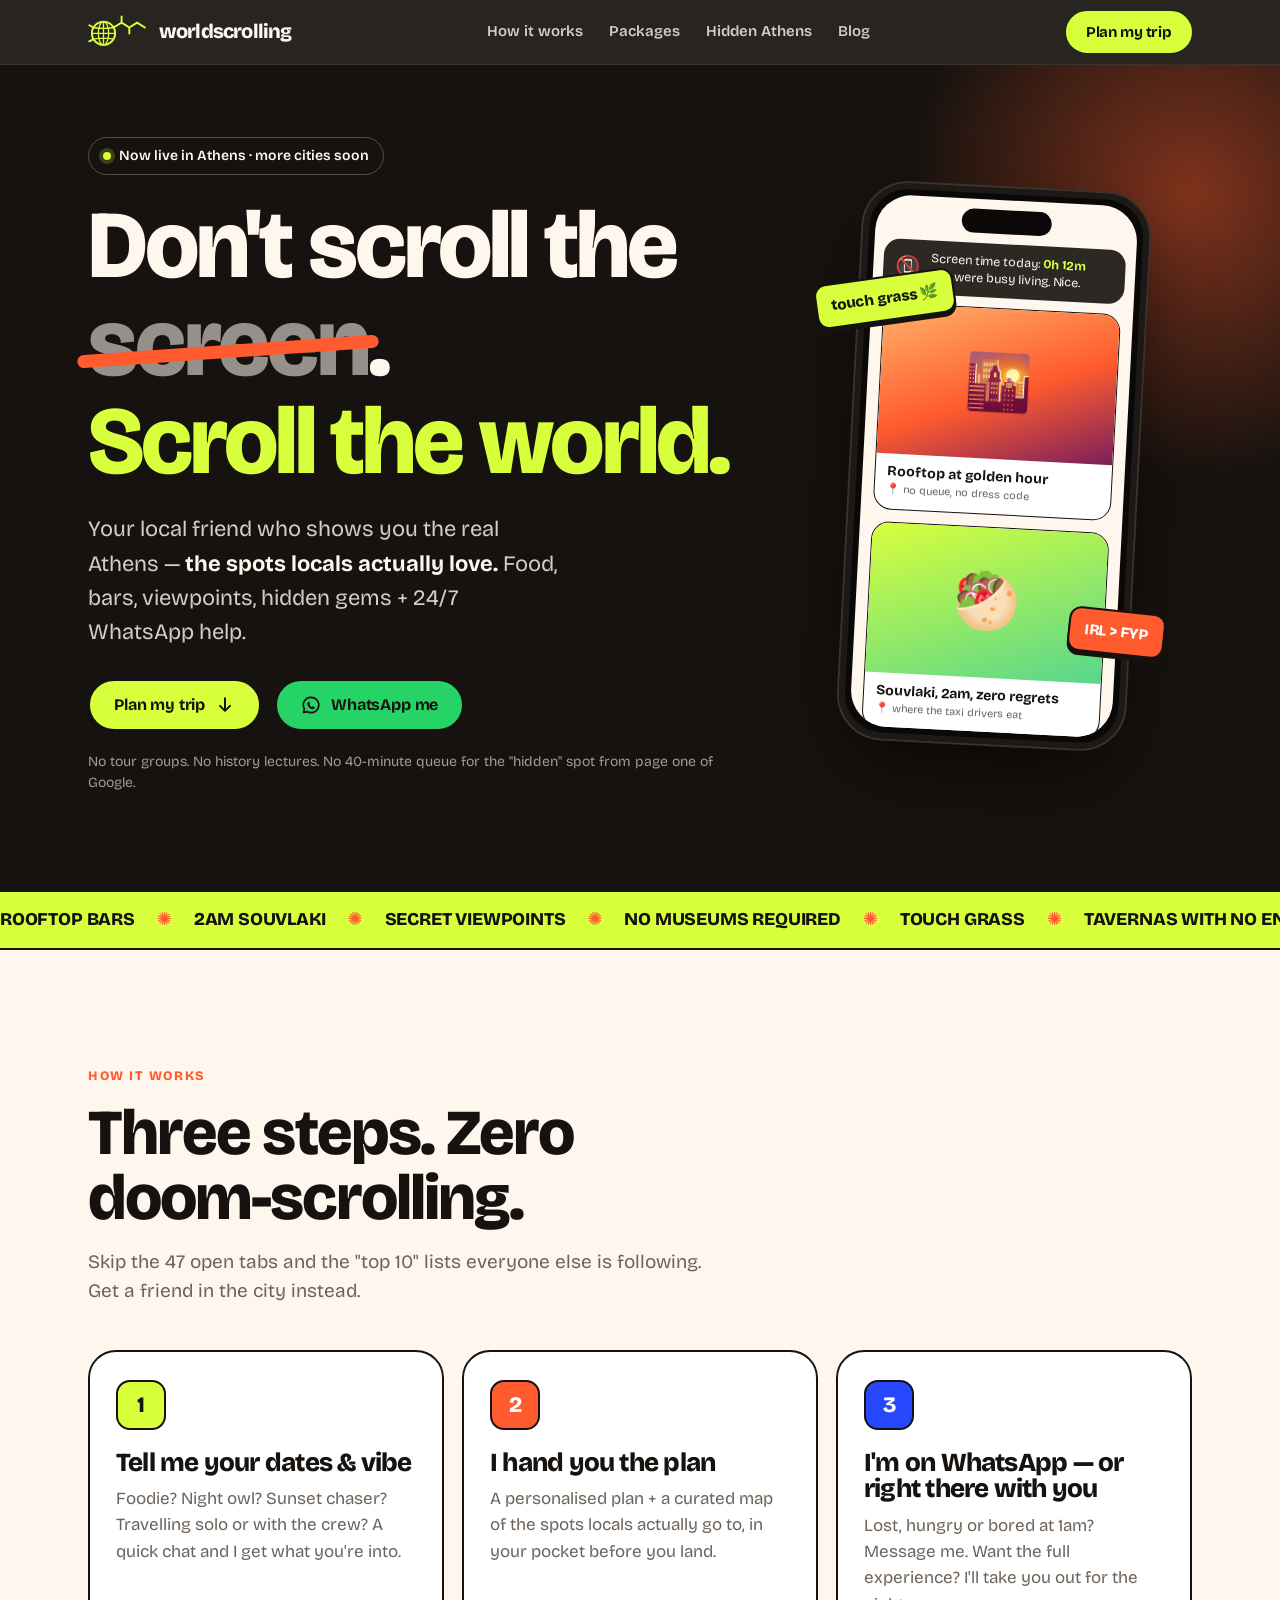
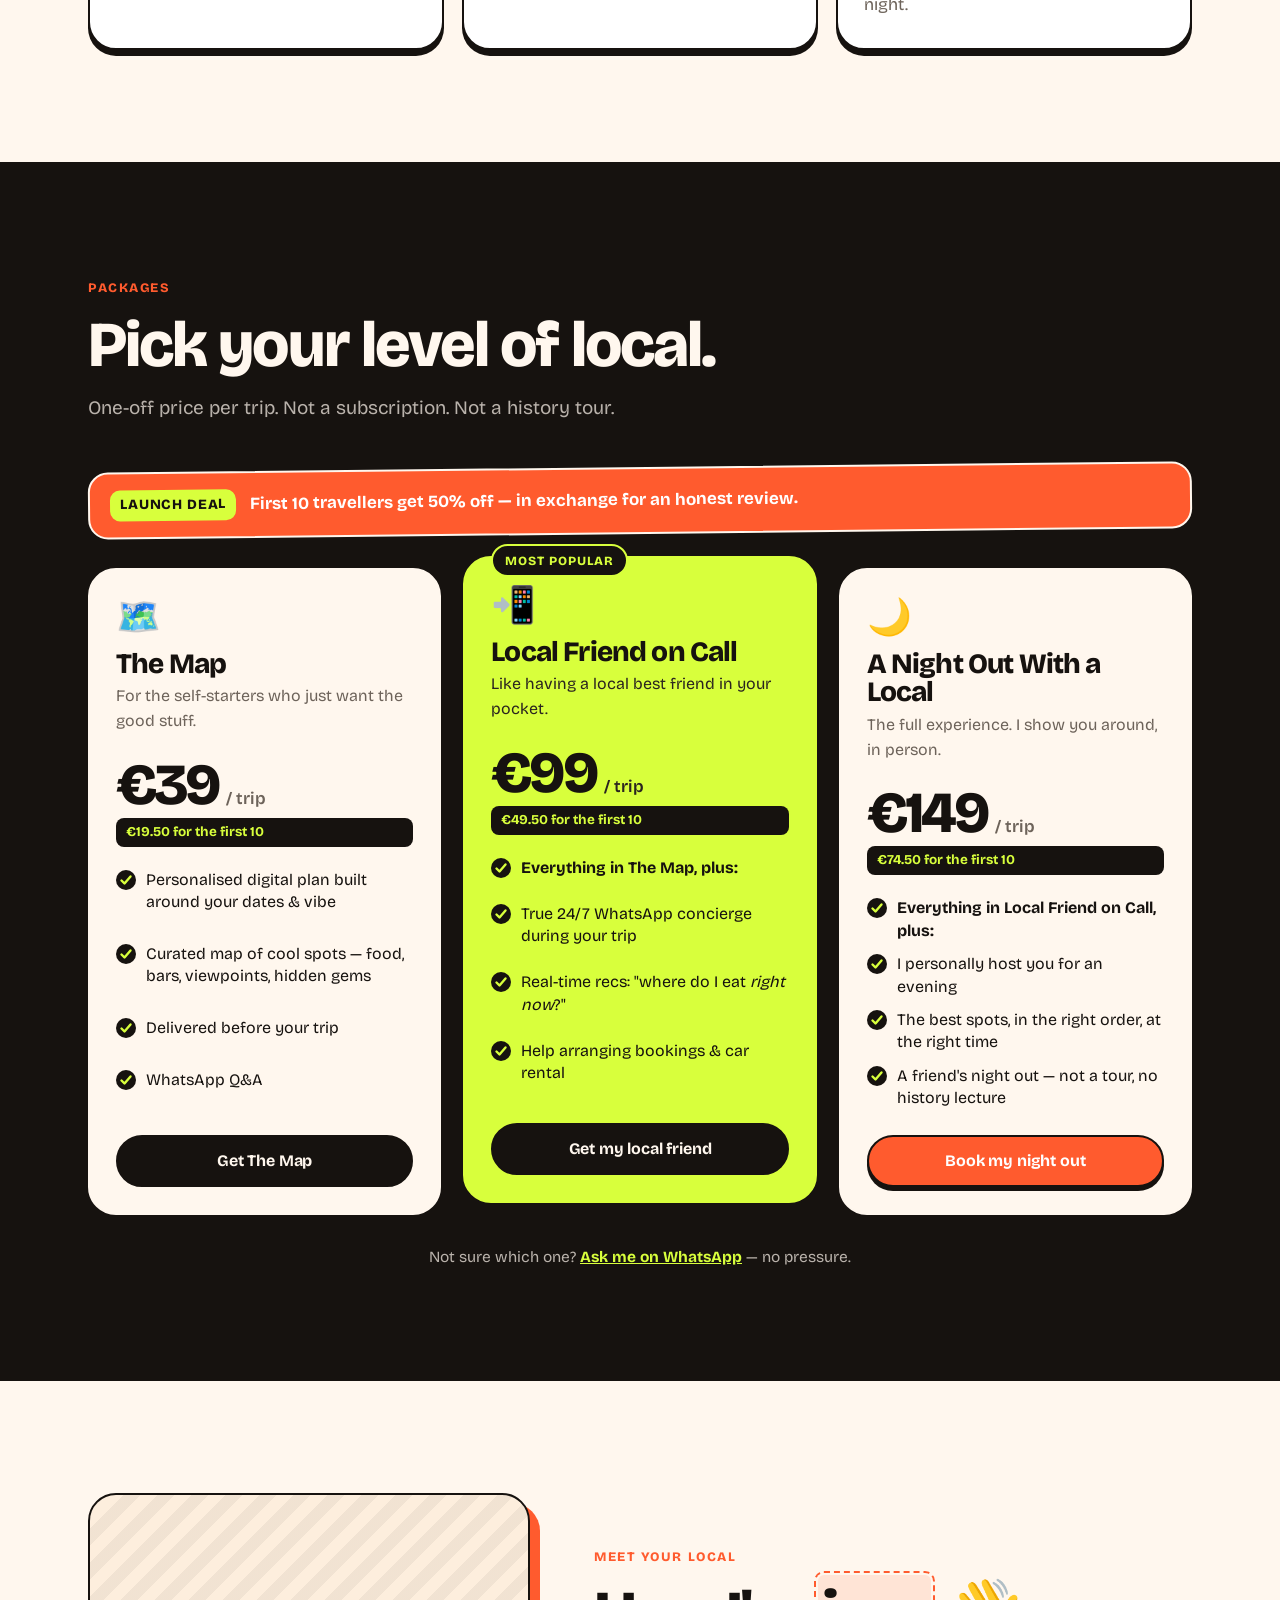
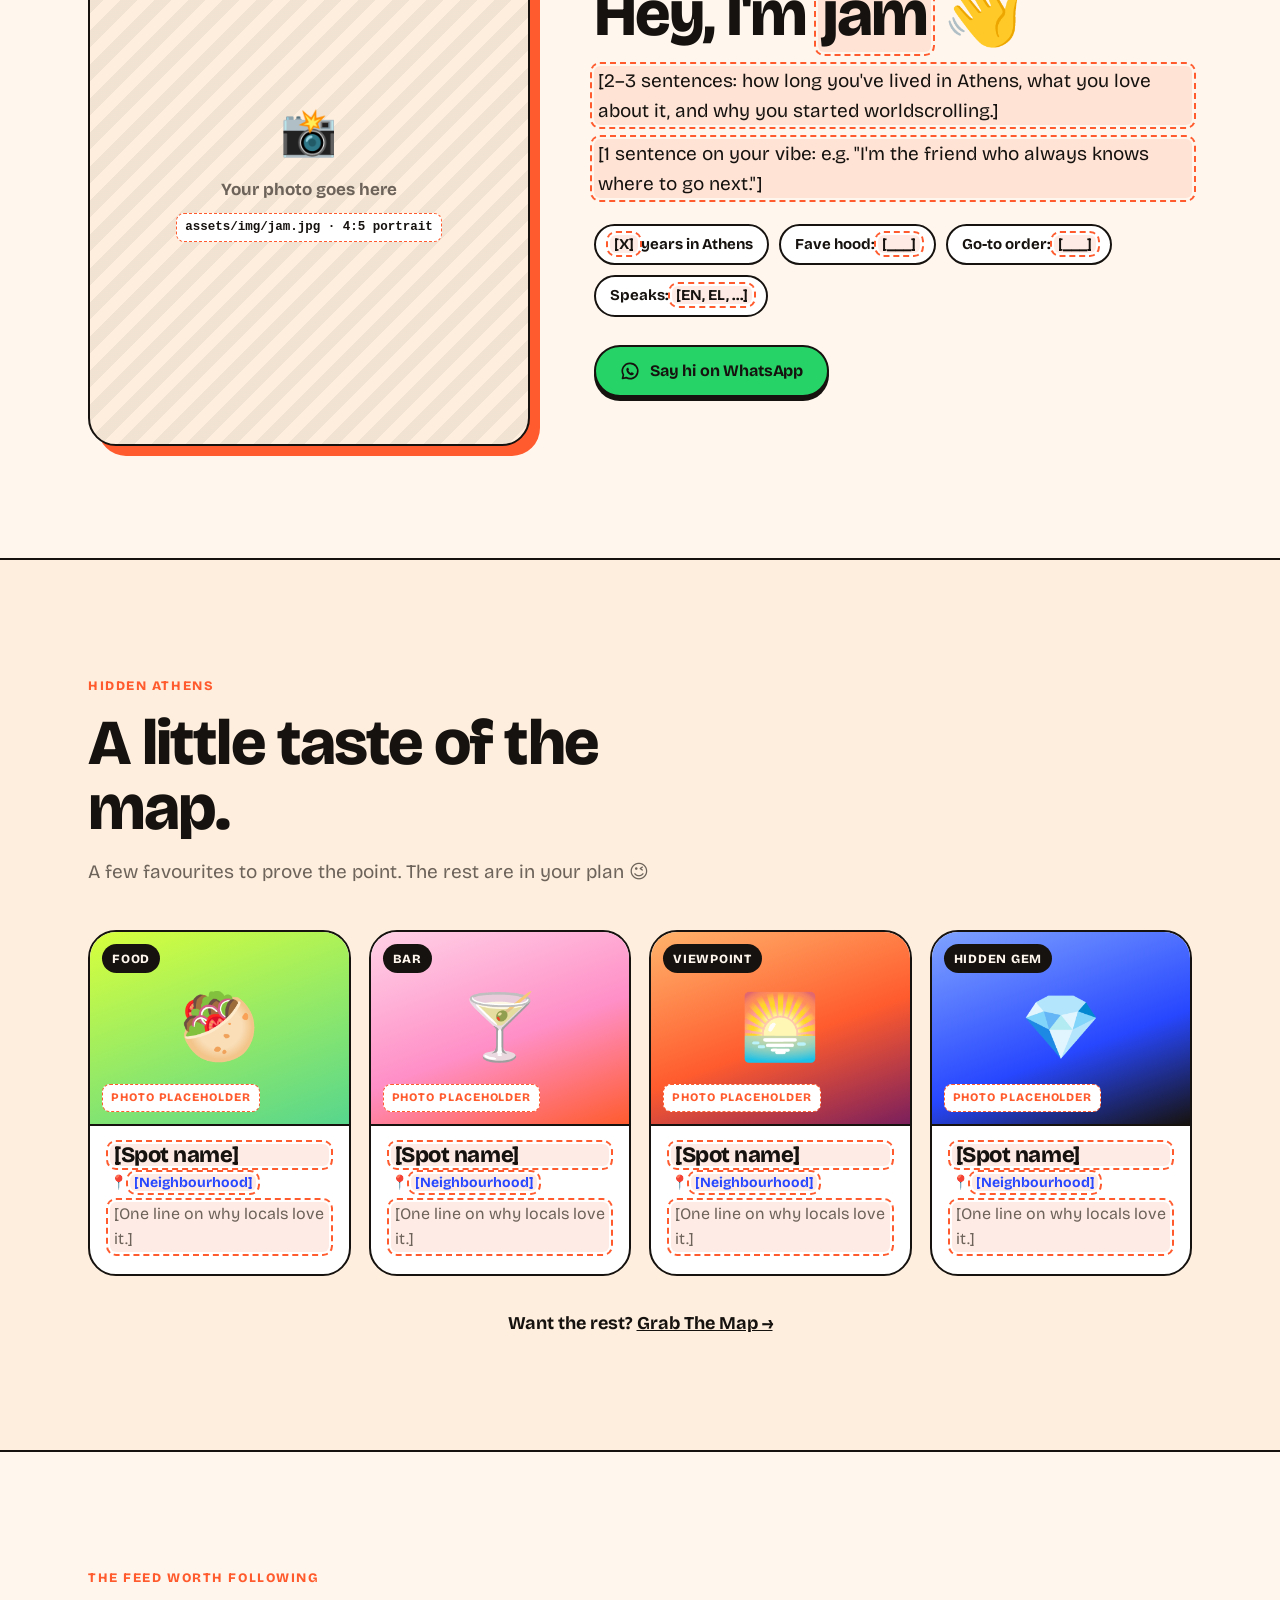
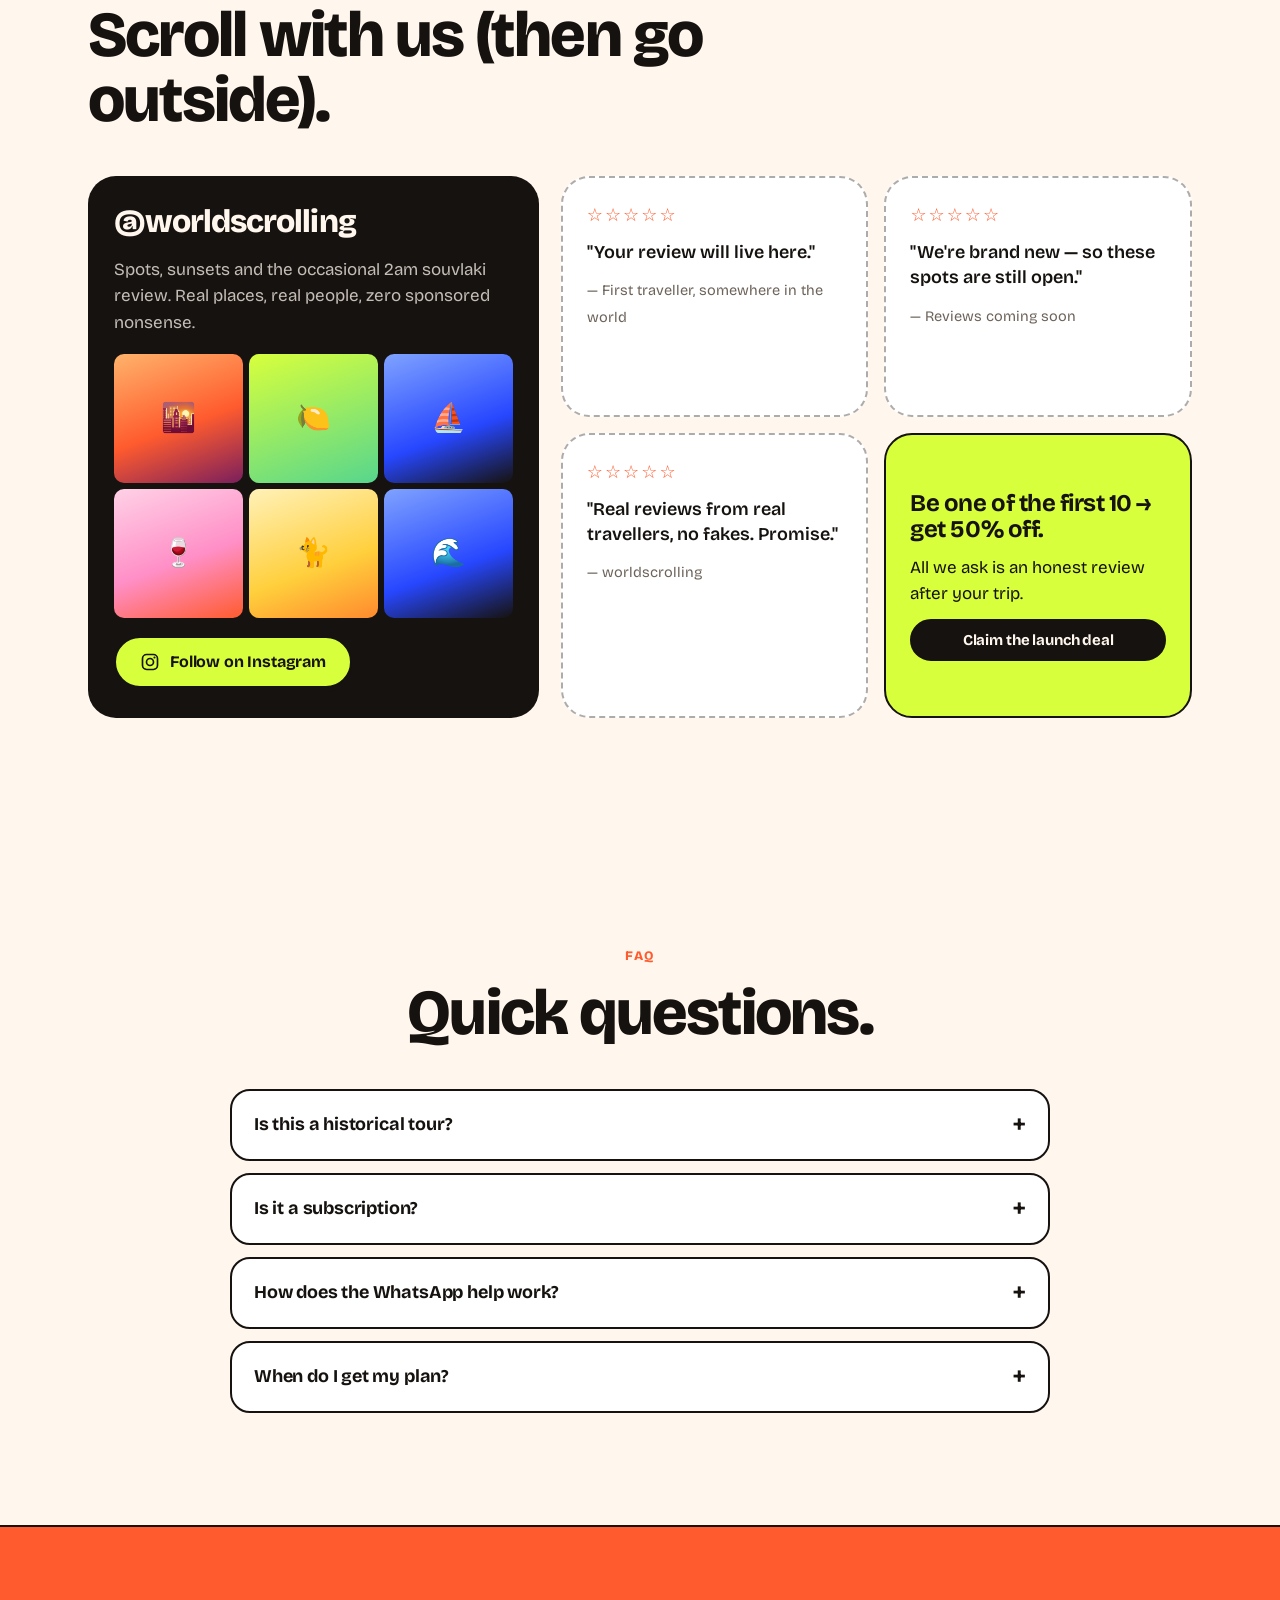
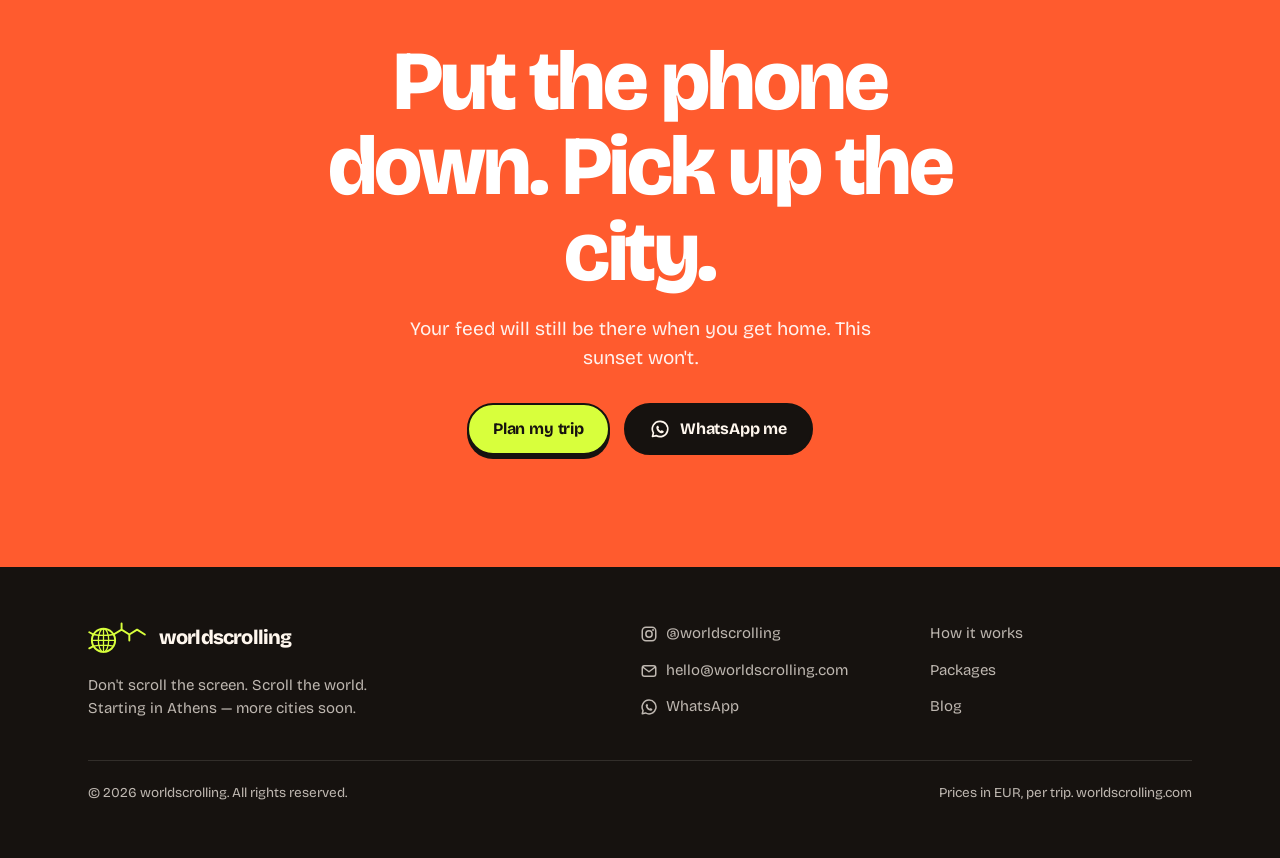
==== commit c817d930: "Add jam's logo: vector header mark, simplified favicon - Keep jam's original artwork (logo-dark.jpg," ====
--- a/index.html
+++ b/index.html
@@ -27,7 +27,7 @@
   <meta name="viewport" content="width=device-width, initial-scale=1, viewport-fit=cover">
   <title>worldscrolling — Your local friend in Athens | Hidden spots, food, bars & 24/7 WhatsApp help</title>
   <meta name="description" content="Don't scroll the screen. Scroll the world. A local friend who shows you the real Athens — the food, bars, viewpoints and hidden gems locals actually love — plus 24/7 WhatsApp help. Plans from €39 per trip.">
-  <link rel="canonical" href="https://worldscrolling.com/">
+  <link rel="canonical" href="https://amirj4m.github.io/worldscrolling/">
   <meta name="theme-color" content="#16120f">
 
   <!-- Open Graph / social -->
@@ -35,8 +35,8 @@
   <meta property="og:site_name" content="worldscrolling">
   <meta property="og:title" content="worldscrolling — Don't scroll the screen. Scroll the world.">
   <meta property="og:description" content="Your local friend in Athens: the spots locals actually love + 24/7 WhatsApp help. Not a history tour.">
-  <meta property="og:url" content="https://worldscrolling.com/">
-  <meta property="og:image" content="https://worldscrolling.com/assets/img/og-image.png">
+  <meta property="og:url" content="https://amirj4m.github.io/worldscrolling/">
+  <meta property="og:image" content="https://amirj4m.github.io/worldscrolling/assets/img/og-image.png">
   <meta property="og:image:width" content="1200">
   <meta property="og:image:height" content="630">
   <meta property="og:image:alt" content="worldscrolling — Don't scroll the screen. Scroll the world.">
@@ -44,10 +44,11 @@
   <meta name="twitter:card" content="summary_large_image">
   <meta name="twitter:title" content="worldscrolling — Don't scroll the screen. Scroll the world.">
   <meta name="twitter:description" content="Your local friend in Athens: the spots locals actually love + 24/7 WhatsApp help.">
-  <meta name="twitter:image" content="https://worldscrolling.com/assets/img/og-image.png">
+  <meta name="twitter:image" content="https://amirj4m.github.io/worldscrolling/assets/img/og-image.png">
 
   <!-- Icons (placeholder mark — swap when there's a final logo) -->
   <link rel="icon" href="favicon.svg" type="image/svg+xml">
+  <link rel="icon" href="assets/img/favicon-32.png" type="image/png" sizes="32x32">
   <link rel="apple-touch-icon" href="assets/img/apple-touch-icon.png">
 
   <!-- Font -->
@@ -64,12 +65,12 @@
     "@graph": [
       {
         "@type": "TravelAgency",
-        "@id": "https://worldscrolling.com/#business",
+        "@id": "https://amirj4m.github.io/worldscrolling/#business",
         "name": "worldscrolling",
         "slogan": "Don't scroll the screen. Scroll the world.",
         "description": "A local friend who shows travellers the real city — food, bars, viewpoints and hidden gems locals love — plus 24/7 WhatsApp help.",
-        "url": "https://worldscrolling.com/",
-        "image": "https://worldscrolling.com/assets/img/og-image.png",
+        "url": "https://amirj4m.github.io/worldscrolling/",
+        "image": "https://amirj4m.github.io/worldscrolling/assets/img/og-image.png",
         "areaServed": { "@type": "City", "name": "Athens" },
         "sameAs": ["https://www.instagram.com/worldscrolling/"],
         "priceRange": "€39–€149",
@@ -95,7 +96,6 @@
 <body>
   <!-- Inline icon sprite -->
   <svg width="0" height="0" style="position:absolute" aria-hidden="true">
-    <symbol id="i-logo" viewBox="0 0 64 64"><rect width="64" height="64" rx="16" fill="#d8ff3c"/><circle cx="32" cy="32" r="18" fill="#16120f"/><path d="M14 32h36M32 14c-6 5-8 11-8 18s2 13 8 18c6-5 8-11 8-18s-2-13-8-18z" fill="none" stroke="#d8ff3c" stroke-width="3.5" stroke-linecap="round"/></symbol>
     <symbol id="i-wa" viewBox="0 0 24 24"><path d="M12 2.8a9.2 9.2 0 0 0-7.9 13.9L3 21l4.4-1.1A9.2 9.2 0 1 0 12 2.8z" fill="none" stroke="currentColor" stroke-width="2" stroke-linejoin="round"/><path d="M9.2 7.8c.3 0 .6 0 .8.5l.7 1.7c.1.3 0 .5-.1.7l-.6.7c.6 1.3 1.6 2.3 2.9 2.9l.7-.6c.2-.2.5-.2.7-.1l1.7.7c.4.2.5.5.5.8 0 1.2-1 2-2.2 2-3.4-.3-6.4-3.3-6.7-6.7 0-1.3.9-2.4 1.6-2.4z" fill="currentColor"/></symbol>
     <symbol id="i-ig" viewBox="0 0 24 24"><rect x="3" y="3" width="18" height="18" rx="5" fill="none" stroke="currentColor" stroke-width="2"/><circle cx="12" cy="12" r="4.2" fill="none" stroke="currentColor" stroke-width="2"/><circle cx="17.4" cy="6.6" r="1.3" fill="currentColor"/></symbol>
     <symbol id="i-mail" viewBox="0 0 24 24"><rect x="3" y="5" width="18" height="14" rx="3" fill="none" stroke="currentColor" stroke-width="2"/><path d="M4 7l8 6 8-6" fill="none" stroke="currentColor" stroke-width="2" stroke-linejoin="round"/></symbol>
@@ -106,7 +106,7 @@
 
   <header class="site-header">
     <div class="wrap">
-      <a class="logo" href="#top" aria-label="worldscrolling home"><svg aria-hidden="true"><use href="#i-logo"/></svg>worldscrolling</a>
+      <a class="logo" href="#top" aria-label="worldscrolling home"><img class="logo-mark" src="assets/img/mark.svg" alt="" width="62" height="36"><span class="logo-word">worldscrolling</span></a>
       <nav class="nav" aria-label="Main">
         <a href="#how">How it works</a>
         <a href="#packages">Packages</a>
@@ -437,7 +437,7 @@
     <div class="wrap">
       <div class="foot-grid">
         <div>
-          <a class="logo" href="#top"><svg aria-hidden="true"><use href="#i-logo"/></svg>worldscrolling</a>
+          <a class="logo" href="#top"><img class="logo-mark" src="assets/img/mark.svg" alt="" width="62" height="36"><span class="logo-word">worldscrolling</span></a>
           <p class="tag">Don't scroll the screen. Scroll the world. Starting in Athens — more cities soon.</p>
         </div>
         <div class="foot-links">
--- a/assets/css/styles.css
+++ b/assets/css/styles.css
@@ -82,11 +82,17 @@
 }
 .site-header .wrap { display: flex; align-items: center; justify-content: space-between; height: 64px; gap: 16px; }
 .logo { display: inline-flex; align-items: center; gap: 9px; font-weight: 800; font-size: 20px; letter-spacing: -0.04em; text-decoration: none; }
-.logo svg { width: 30px; height: 30px; }
+.logo-mark { height: 36px; width: auto; flex: none; }
+.logo-word { transform: translateY(-1px); }
 .nav { display: none; gap: 26px; font-weight: 600; font-size: 15px; }
 .nav a { text-decoration: none; opacity: .8; }
 .nav a:hover { opacity: 1; color: var(--lime); }
-.site-header .btn { color: var(--ink); border-color: var(--lime); box-shadow: none; }
+.site-header .btn { color: var(--ink); border-color: var(--lime); box-shadow: none; white-space: nowrap; }
+@media (max-width: 420px) {
+  .logo { font-size: 18px; gap: 7px; }
+  .logo-mark { height: 28px; }
+  .site-header .btn--sm { padding: 0 14px; font-size: 14px; }
+}
 
 /* ---------- Hero ---------- */
 .hero { background: var(--ink); color: var(--paper); overflow: hidden; position: relative; }
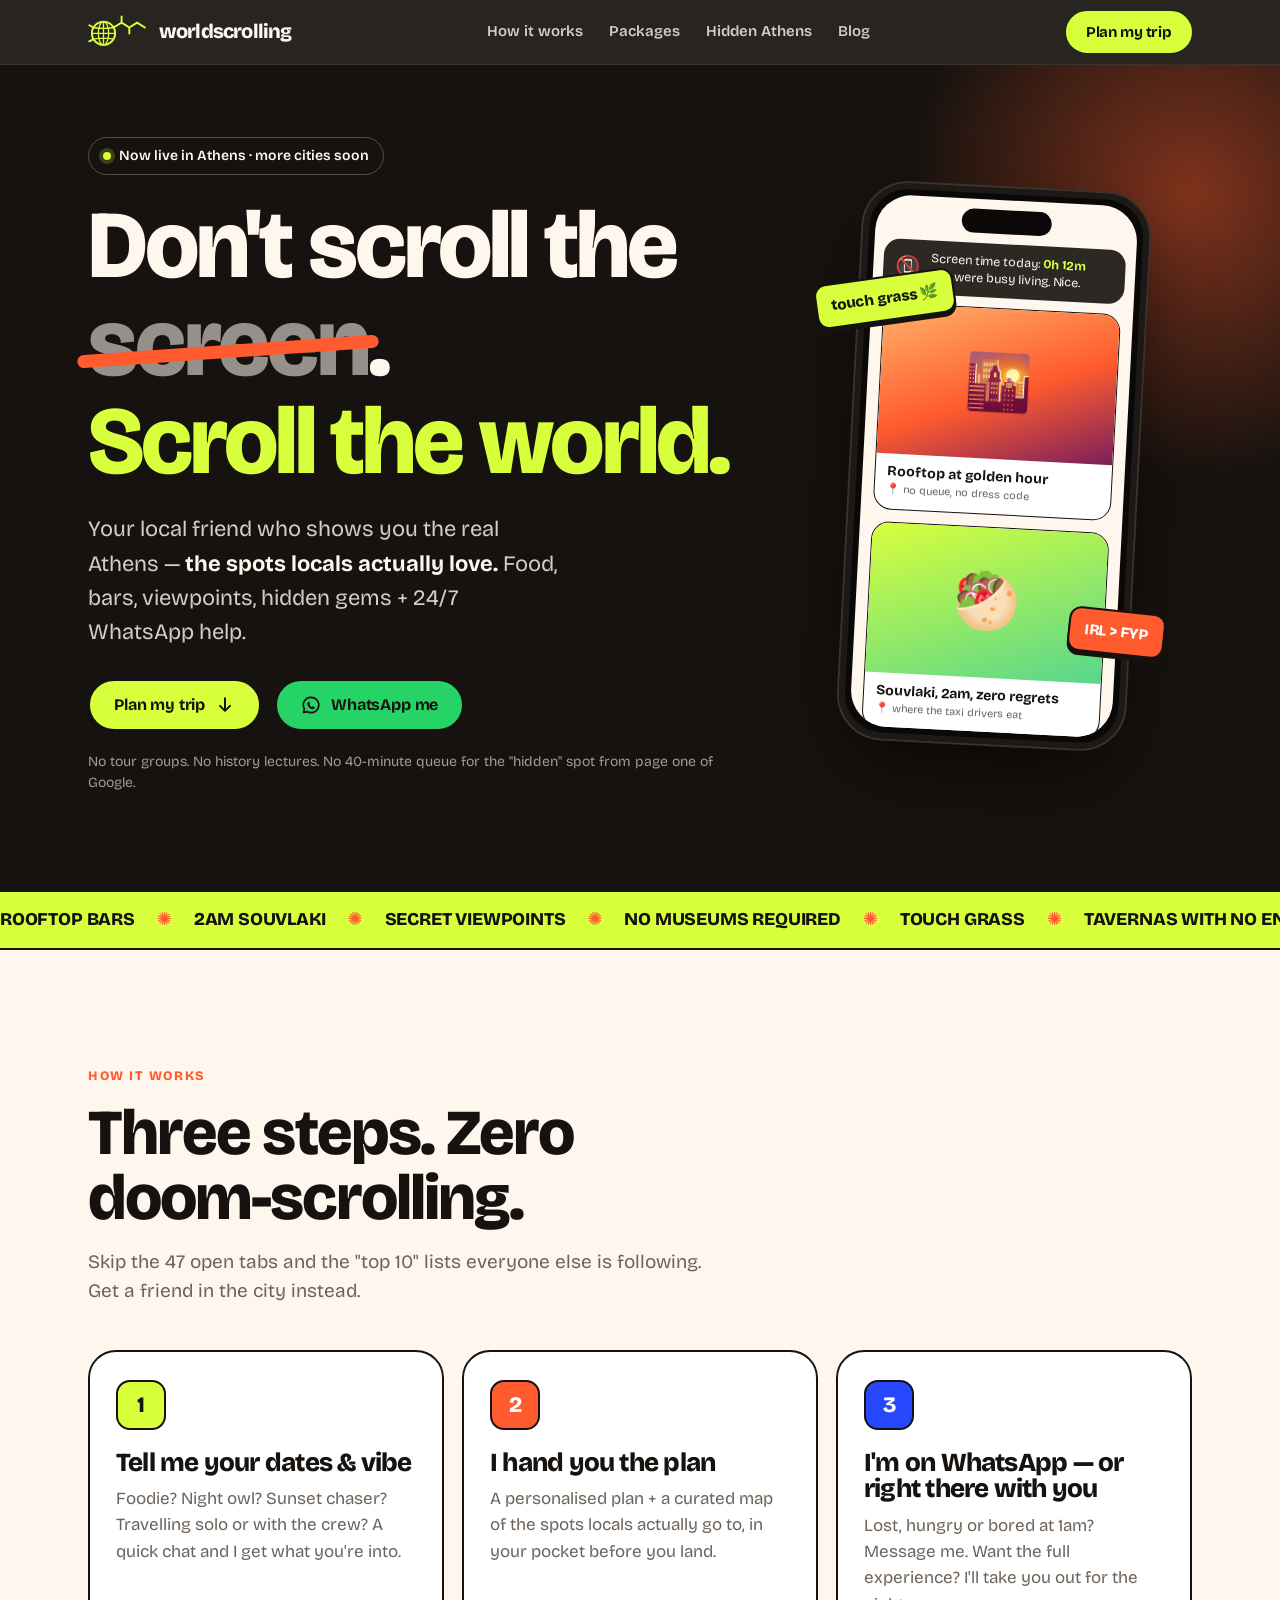
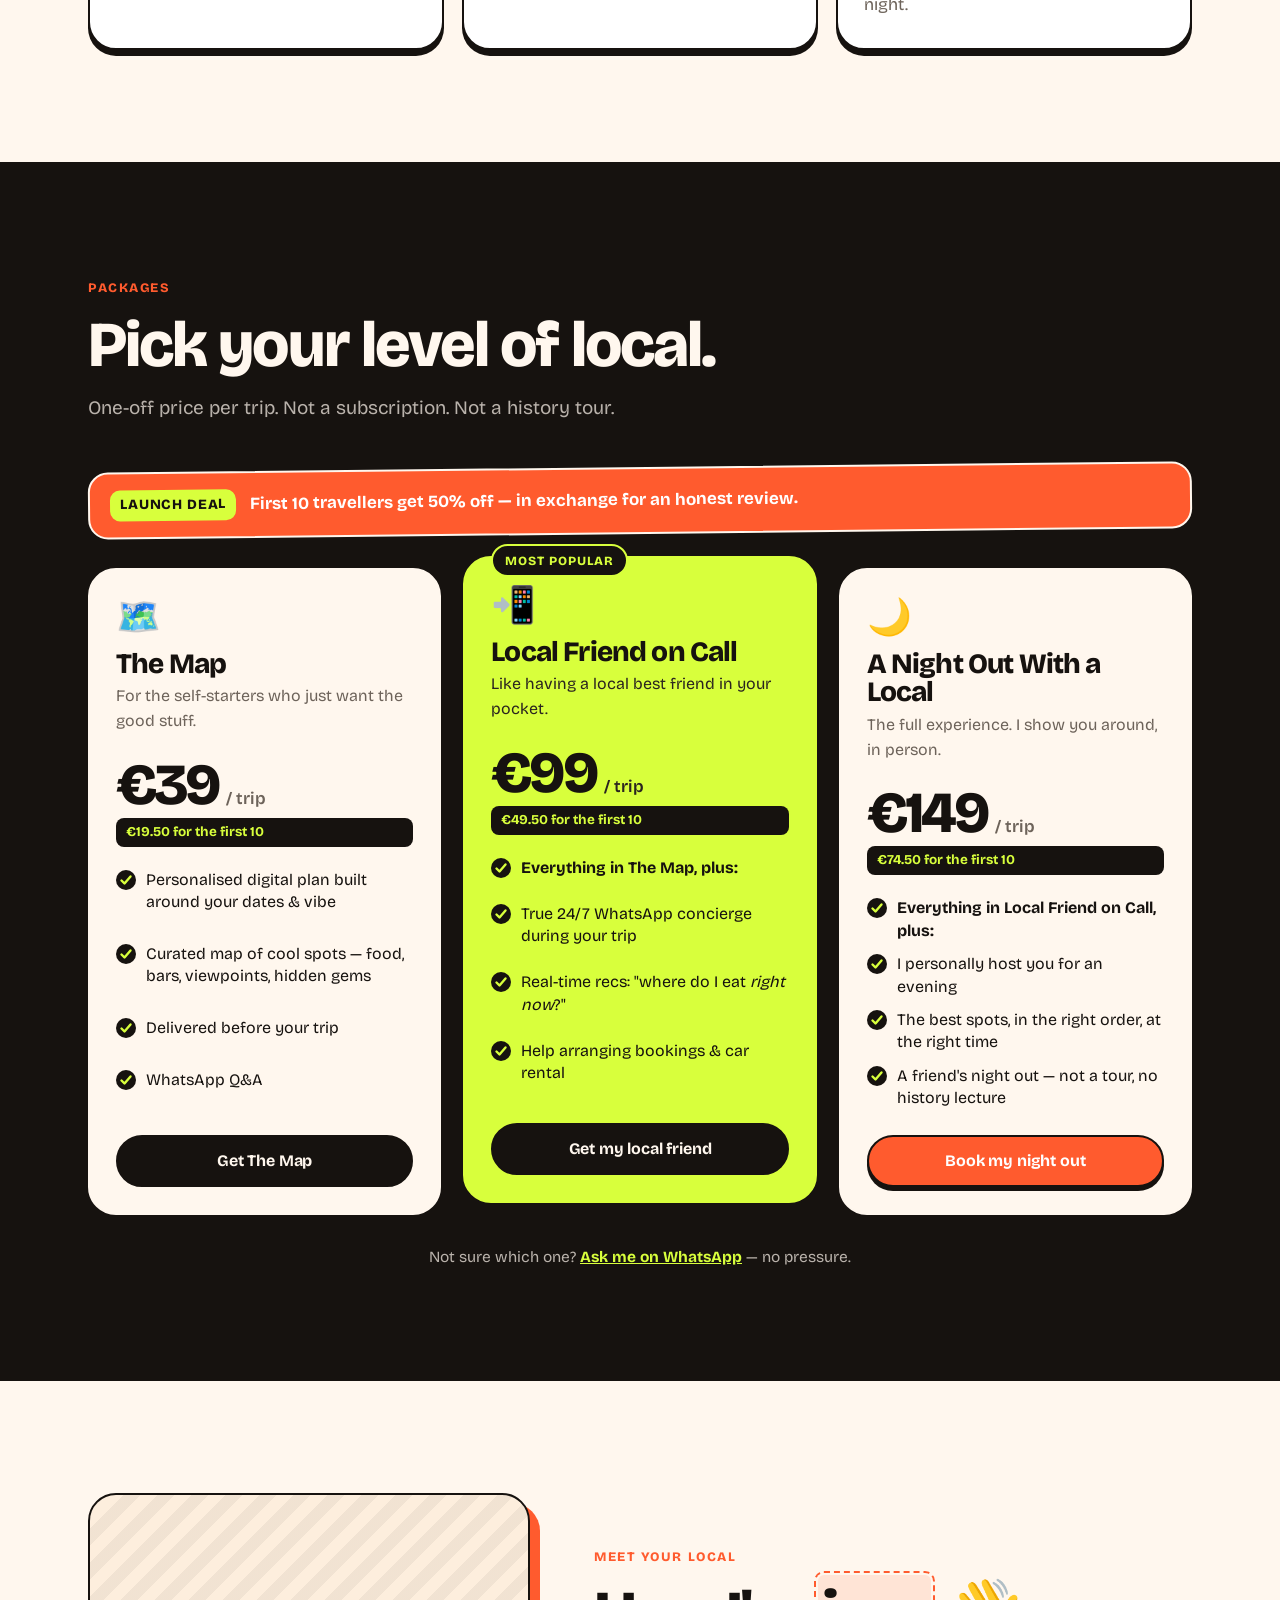
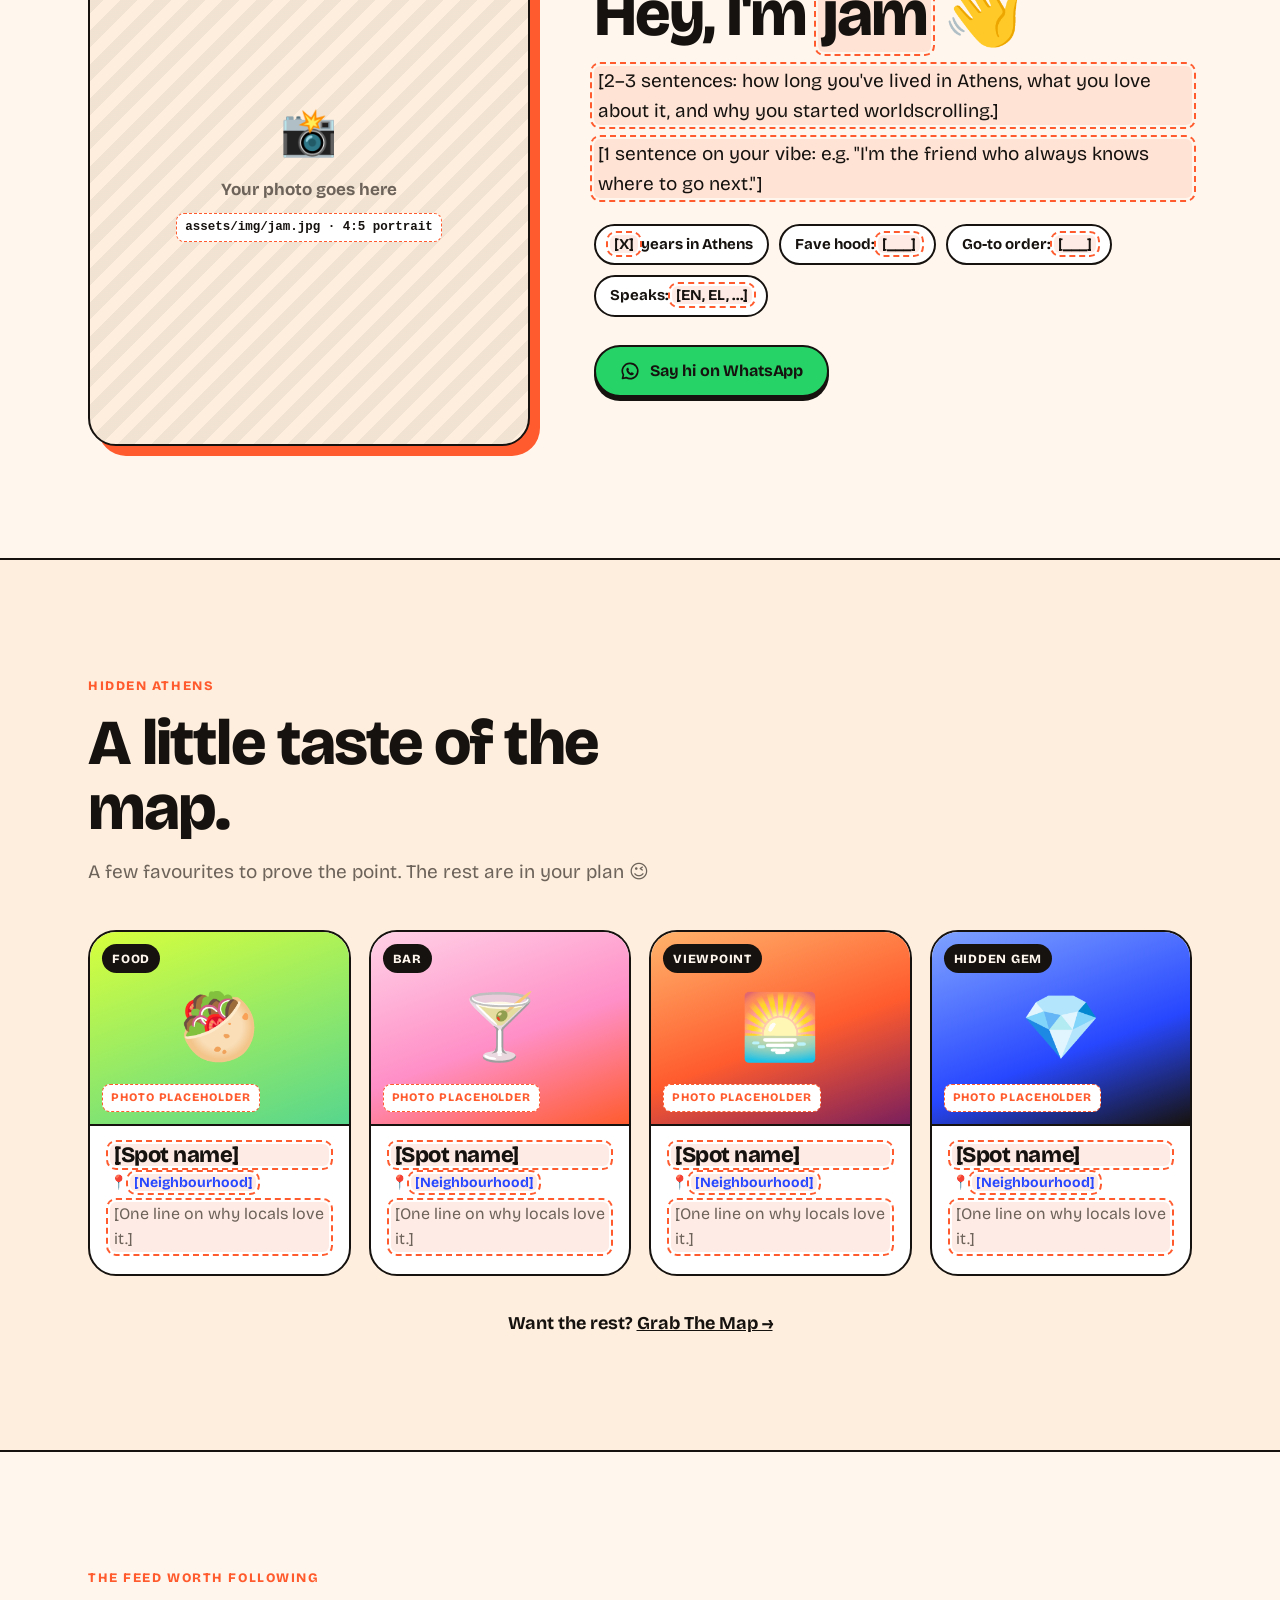
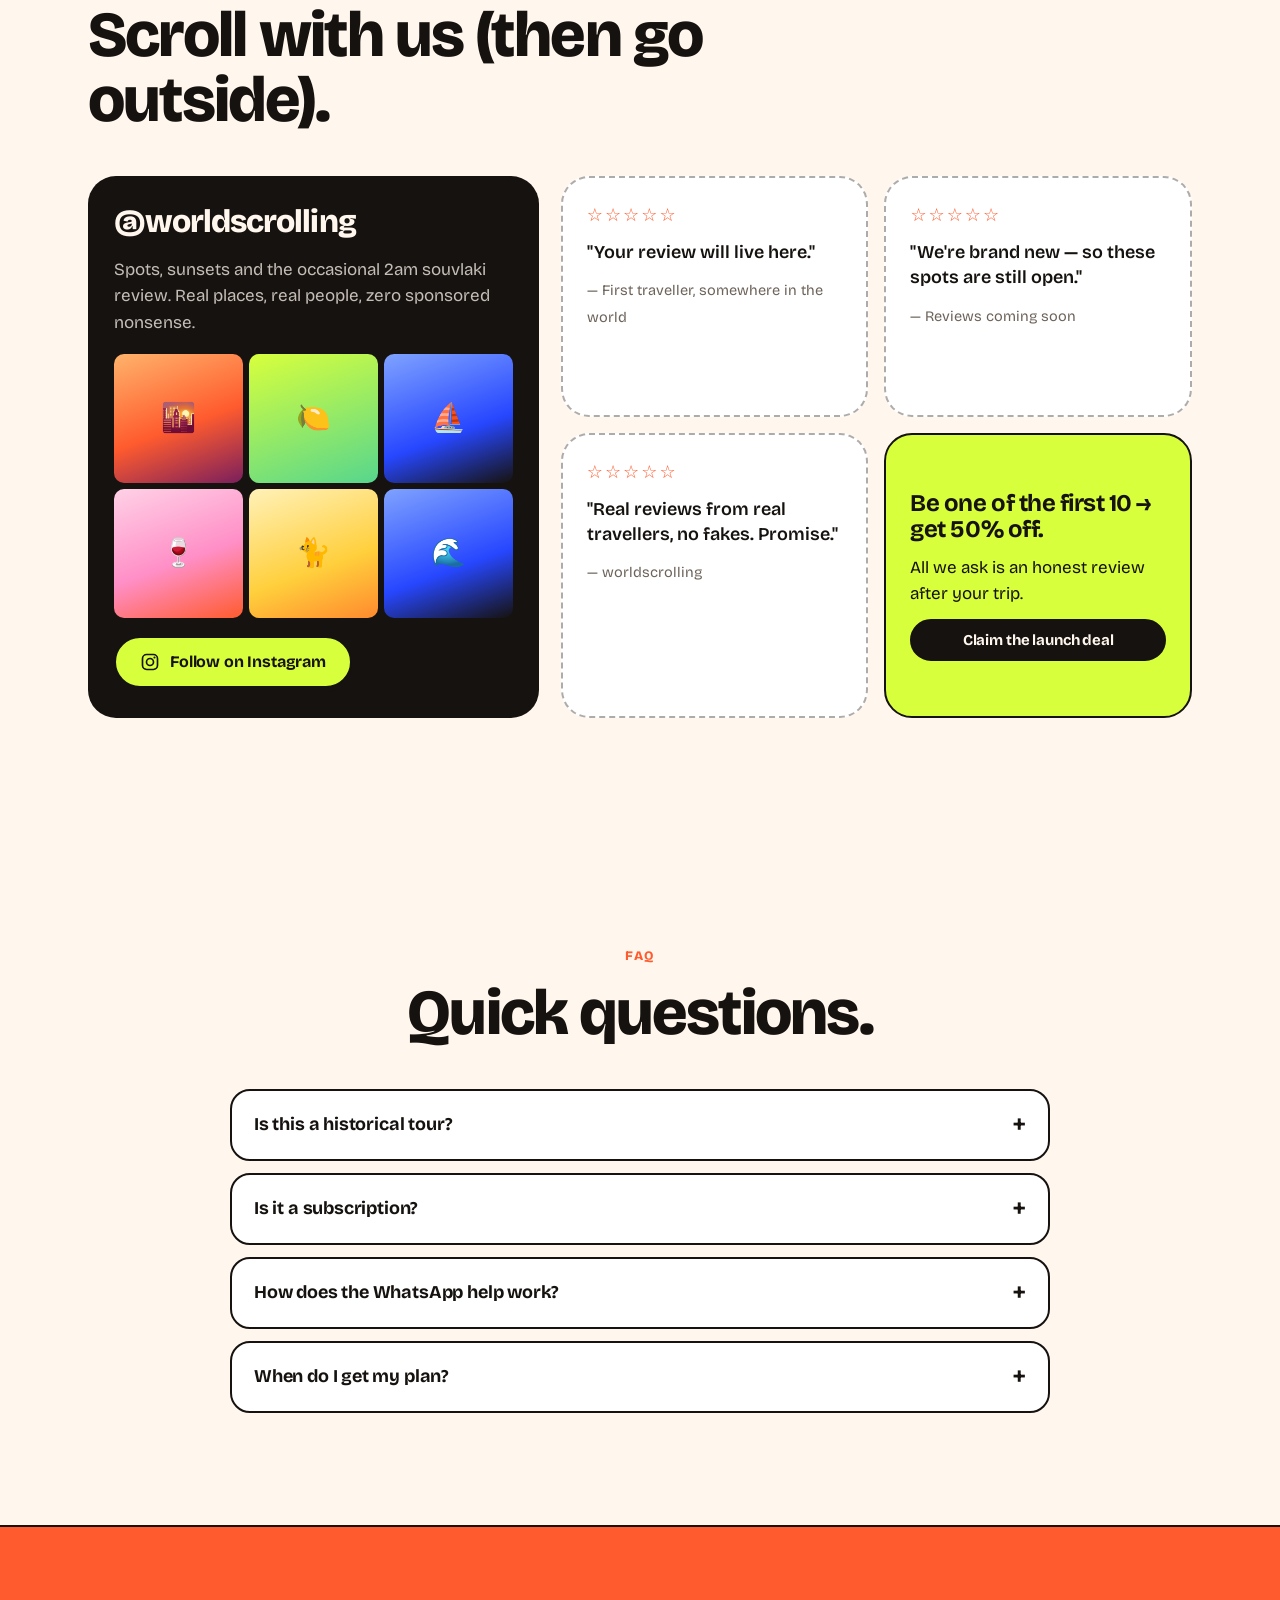
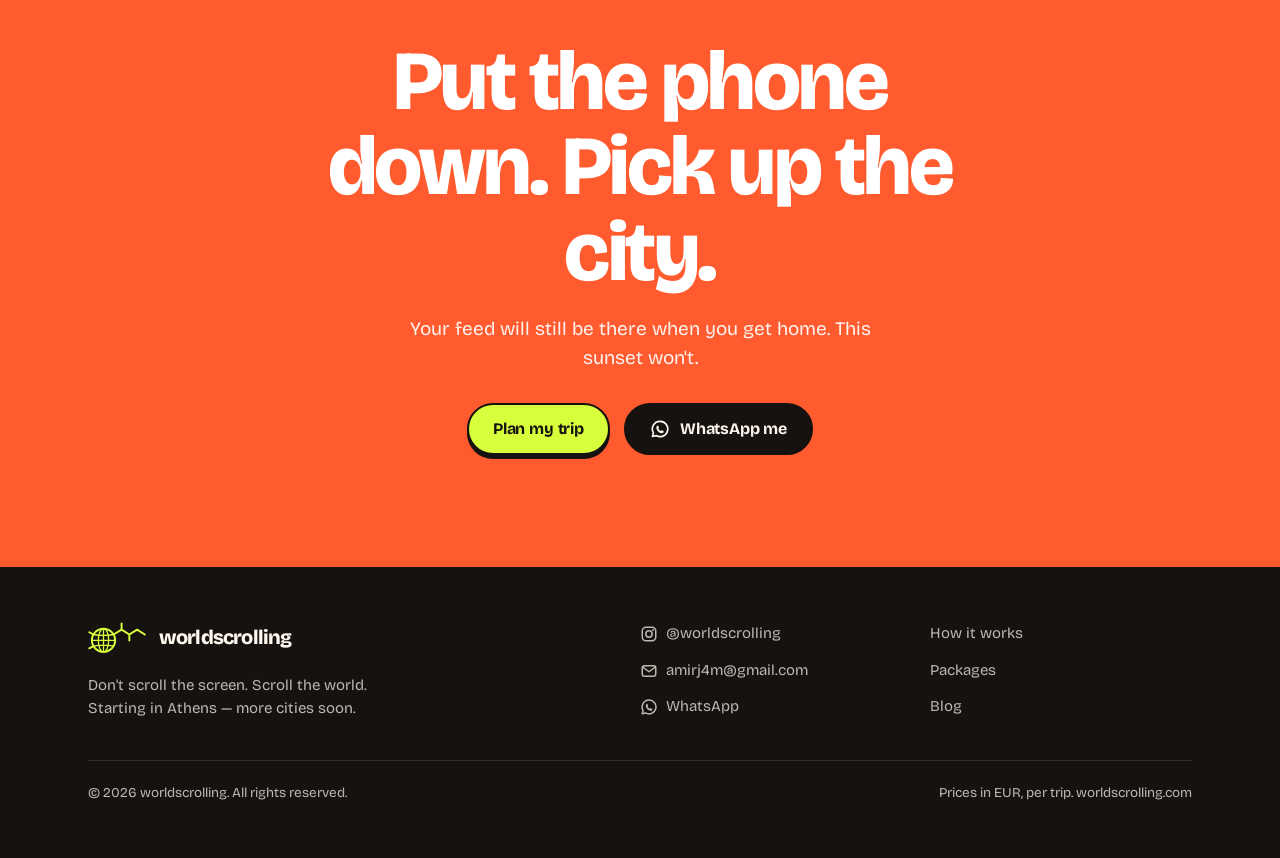
==== commit b5ef12c7: "Set jam's real WhatsApp number and email config.js: whatsappNumber 306975720023, email amirj4m@gmail" ====
--- a/index.html
+++ b/index.html
@@ -127,7 +127,7 @@
           <p class="sub">Your local friend who shows you the real Athens — <strong>the spots locals actually love.</strong> Food, bars, viewpoints, hidden gems + 24/7 WhatsApp help.</p>
           <div class="cta-row">
             <a class="btn btn--lime" href="#packages">Plan my trip <svg aria-hidden="true"><use href="#i-down"/></svg></a>
-            <a class="btn btn--wa" data-link="whatsapp" href="https://wa.me/00000000000" target="_blank" rel="noopener"><svg aria-hidden="true"><use href="#i-wa"/></svg>WhatsApp me</a>
+            <a class="btn btn--wa" data-link="whatsapp" href="https://wa.me/306975720023" target="_blank" rel="noopener"><svg aria-hidden="true"><use href="#i-wa"/></svg>WhatsApp me</a>
           </div>
           <p class="micro">No tour groups. No history lectures. No 40-minute queue for the "hidden" spot from page one of Google.</p>
         </div>
@@ -258,7 +258,7 @@
           </article>
         </div>
 
-        <p class="plans-note">Not sure which one? <a data-link="whatsapp" data-wa-text="Hey! Not sure which worldscrolling package fits my trip — can you help?" href="https://wa.me/00000000000" target="_blank" rel="noopener">Ask me on WhatsApp</a> — no pressure.</p>
+        <p class="plans-note">Not sure which one? <a data-link="whatsapp" data-wa-text="Hey! Not sure which worldscrolling package fits my trip — can you help?" href="https://wa.me/306975720023" target="_blank" rel="noopener">Ask me on WhatsApp</a> — no pressure.</p>
       </div>
     </section>
 
@@ -287,7 +287,7 @@
             <li>Speaks: <span class="ph">[EN, EL, …]</span></li>
           </ul>
           <div class="cta-row">
-            <a class="btn btn--wa" data-link="whatsapp" href="https://wa.me/00000000000" target="_blank" rel="noopener"><svg aria-hidden="true"><use href="#i-wa"/></svg>Say hi on WhatsApp</a>
+            <a class="btn btn--wa" data-link="whatsapp" href="https://wa.me/306975720023" target="_blank" rel="noopener"><svg aria-hidden="true"><use href="#i-wa"/></svg>Say hi on WhatsApp</a>
           </div>
         </div>
       </div>
@@ -427,7 +427,7 @@
         <p>Your feed will still be there when you get home. This sunset won't.</p>
         <div class="cta-row">
           <a class="btn btn--lime" href="#packages">Plan my trip</a>
-          <a class="btn btn--ink" data-link="whatsapp" href="https://wa.me/00000000000" target="_blank" rel="noopener"><svg aria-hidden="true"><use href="#i-wa"/></svg>WhatsApp me</a>
+          <a class="btn btn--ink" data-link="whatsapp" href="https://wa.me/306975720023" target="_blank" rel="noopener"><svg aria-hidden="true"><use href="#i-wa"/></svg>WhatsApp me</a>
         </div>
       </div>
     </section>
@@ -442,8 +442,8 @@
         </div>
         <div class="foot-links">
           <a data-link="instagram" href="https://www.instagram.com/worldscrolling/" target="_blank" rel="noopener"><svg aria-hidden="true"><use href="#i-ig"/></svg>@worldscrolling</a>
-          <a data-link="email" href="mailto:hello@worldscrolling.com"><svg aria-hidden="true"><use href="#i-mail"/></svg><span data-email-text>hello@worldscrolling.com</span></a>
-          <a data-link="whatsapp" href="https://wa.me/00000000000" target="_blank" rel="noopener"><svg aria-hidden="true"><use href="#i-wa"/></svg>WhatsApp</a>
+          <a data-link="email" href="mailto:amirj4m@gmail.com"><svg aria-hidden="true"><use href="#i-mail"/></svg><span data-email-text>amirj4m@gmail.com</span></a>
+          <a data-link="whatsapp" href="https://wa.me/306975720023" target="_blank" rel="noopener"><svg aria-hidden="true"><use href="#i-wa"/></svg>WhatsApp</a>
         </div>
         <div class="foot-links">
           <a href="#how">How it works</a>
@@ -458,7 +458,7 @@
     </div>
   </footer>
 
-  <a class="fab" data-link="whatsapp" href="https://wa.me/00000000000" target="_blank" rel="noopener" aria-label="Chat on WhatsApp"><svg aria-hidden="true"><use href="#i-wa"/></svg></a>
+  <a class="fab" data-link="whatsapp" href="https://wa.me/306975720023" target="_blank" rel="noopener" aria-label="Chat on WhatsApp"><svg aria-hidden="true"><use href="#i-wa"/></svg></a>
 
   <script src="assets/js/config.js"></script>
   <script src="assets/js/main.js" defer></script>
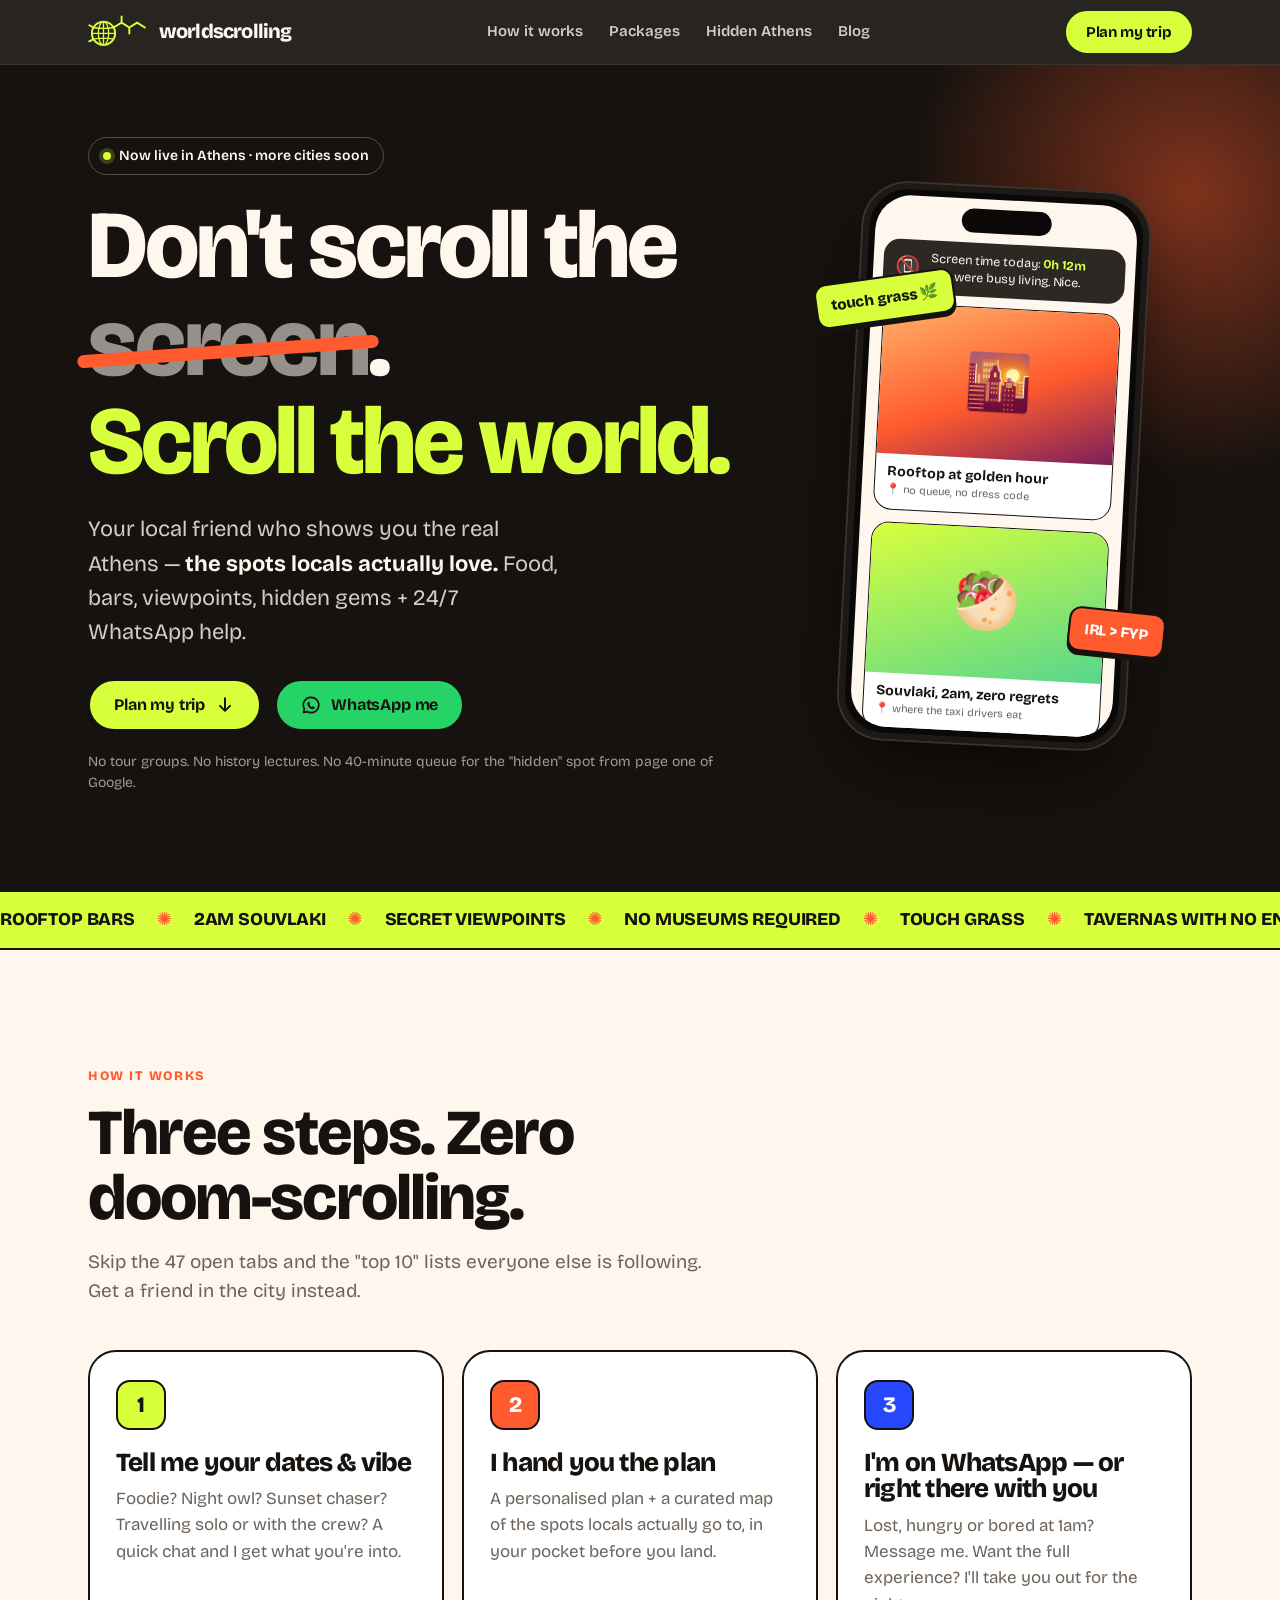
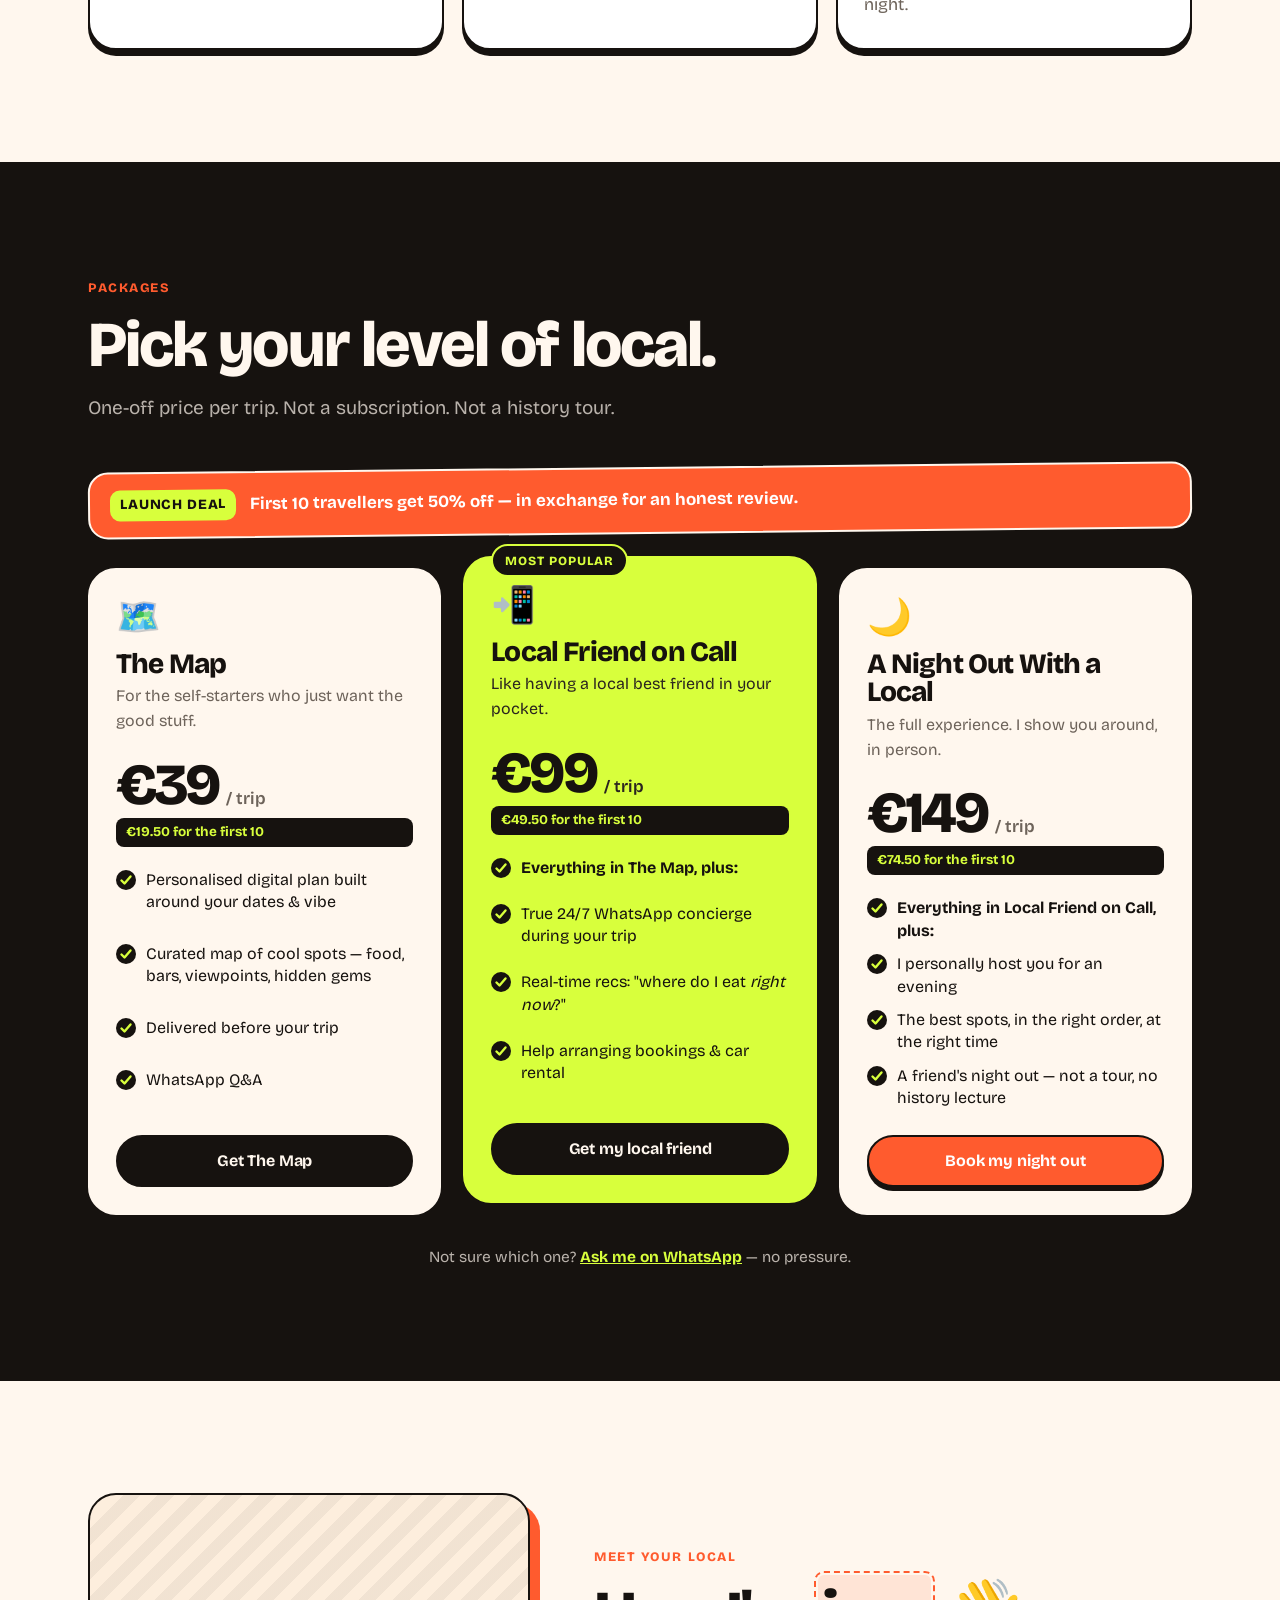
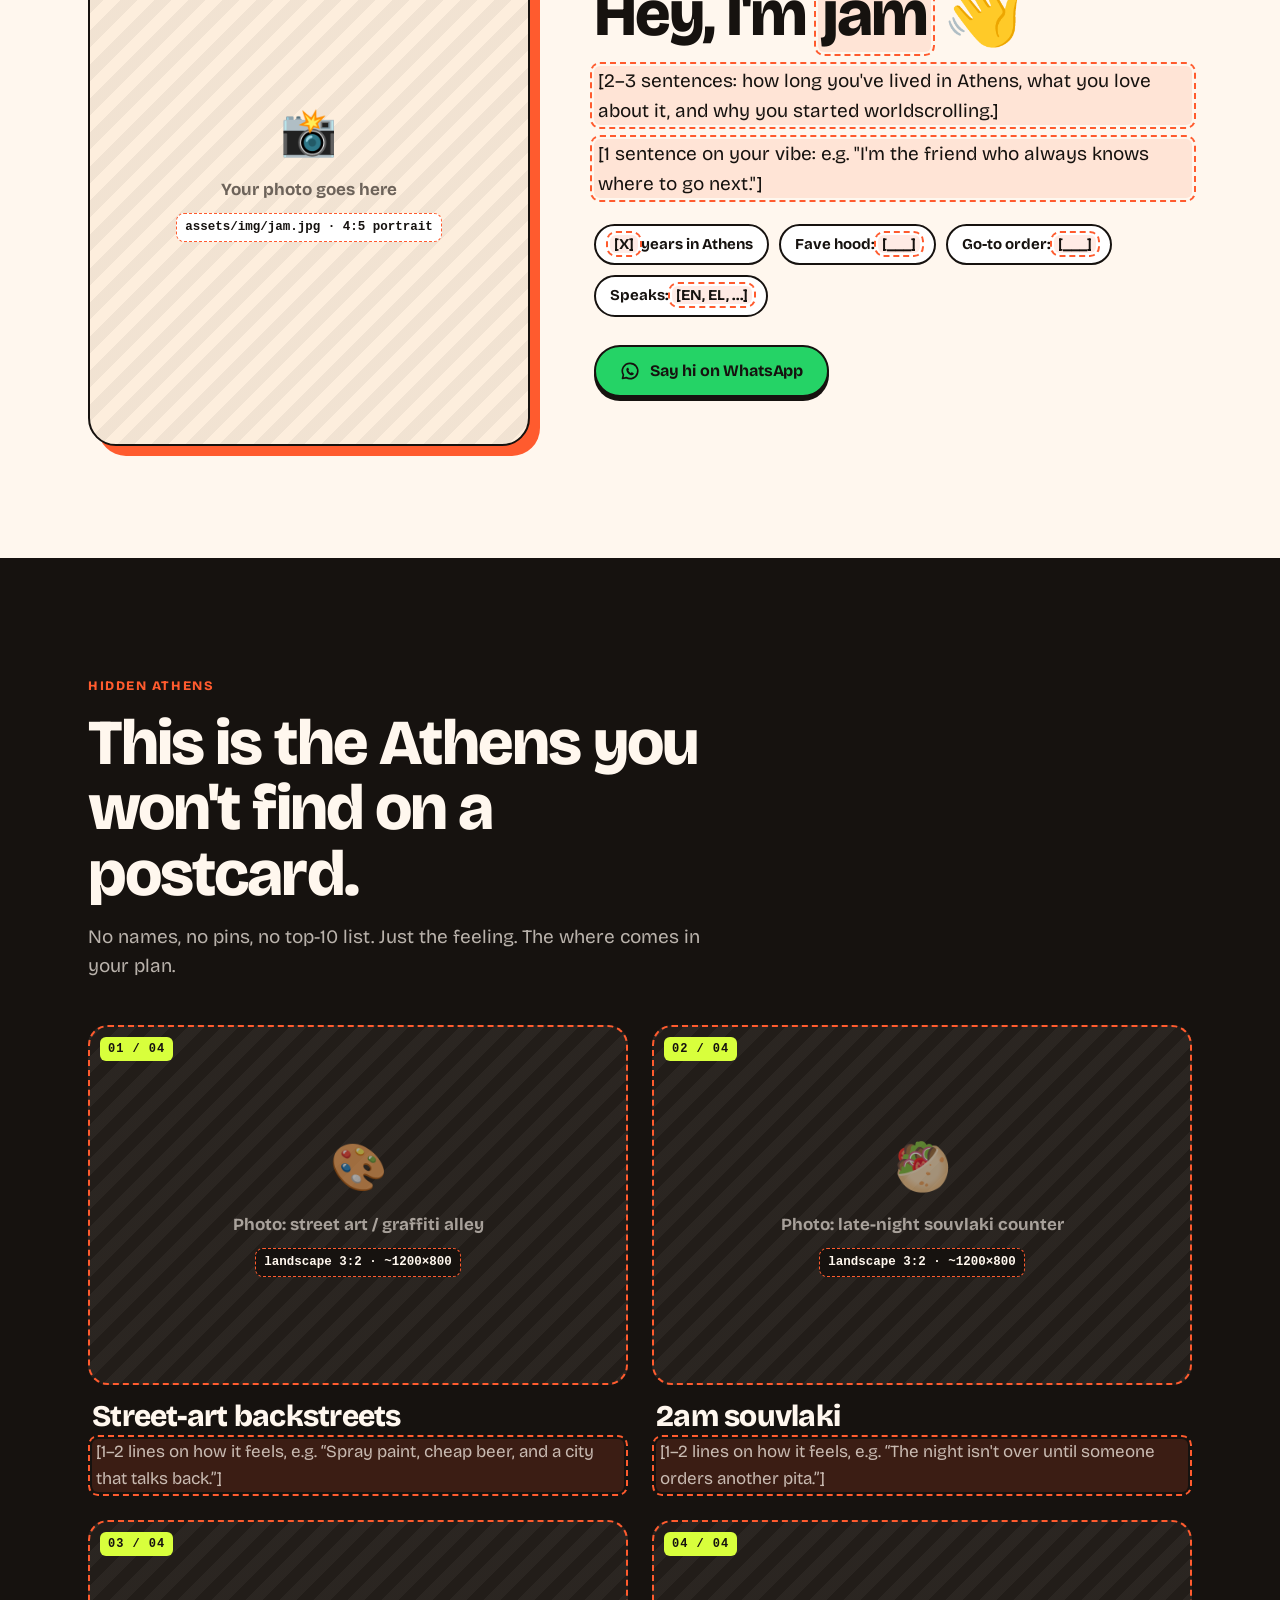
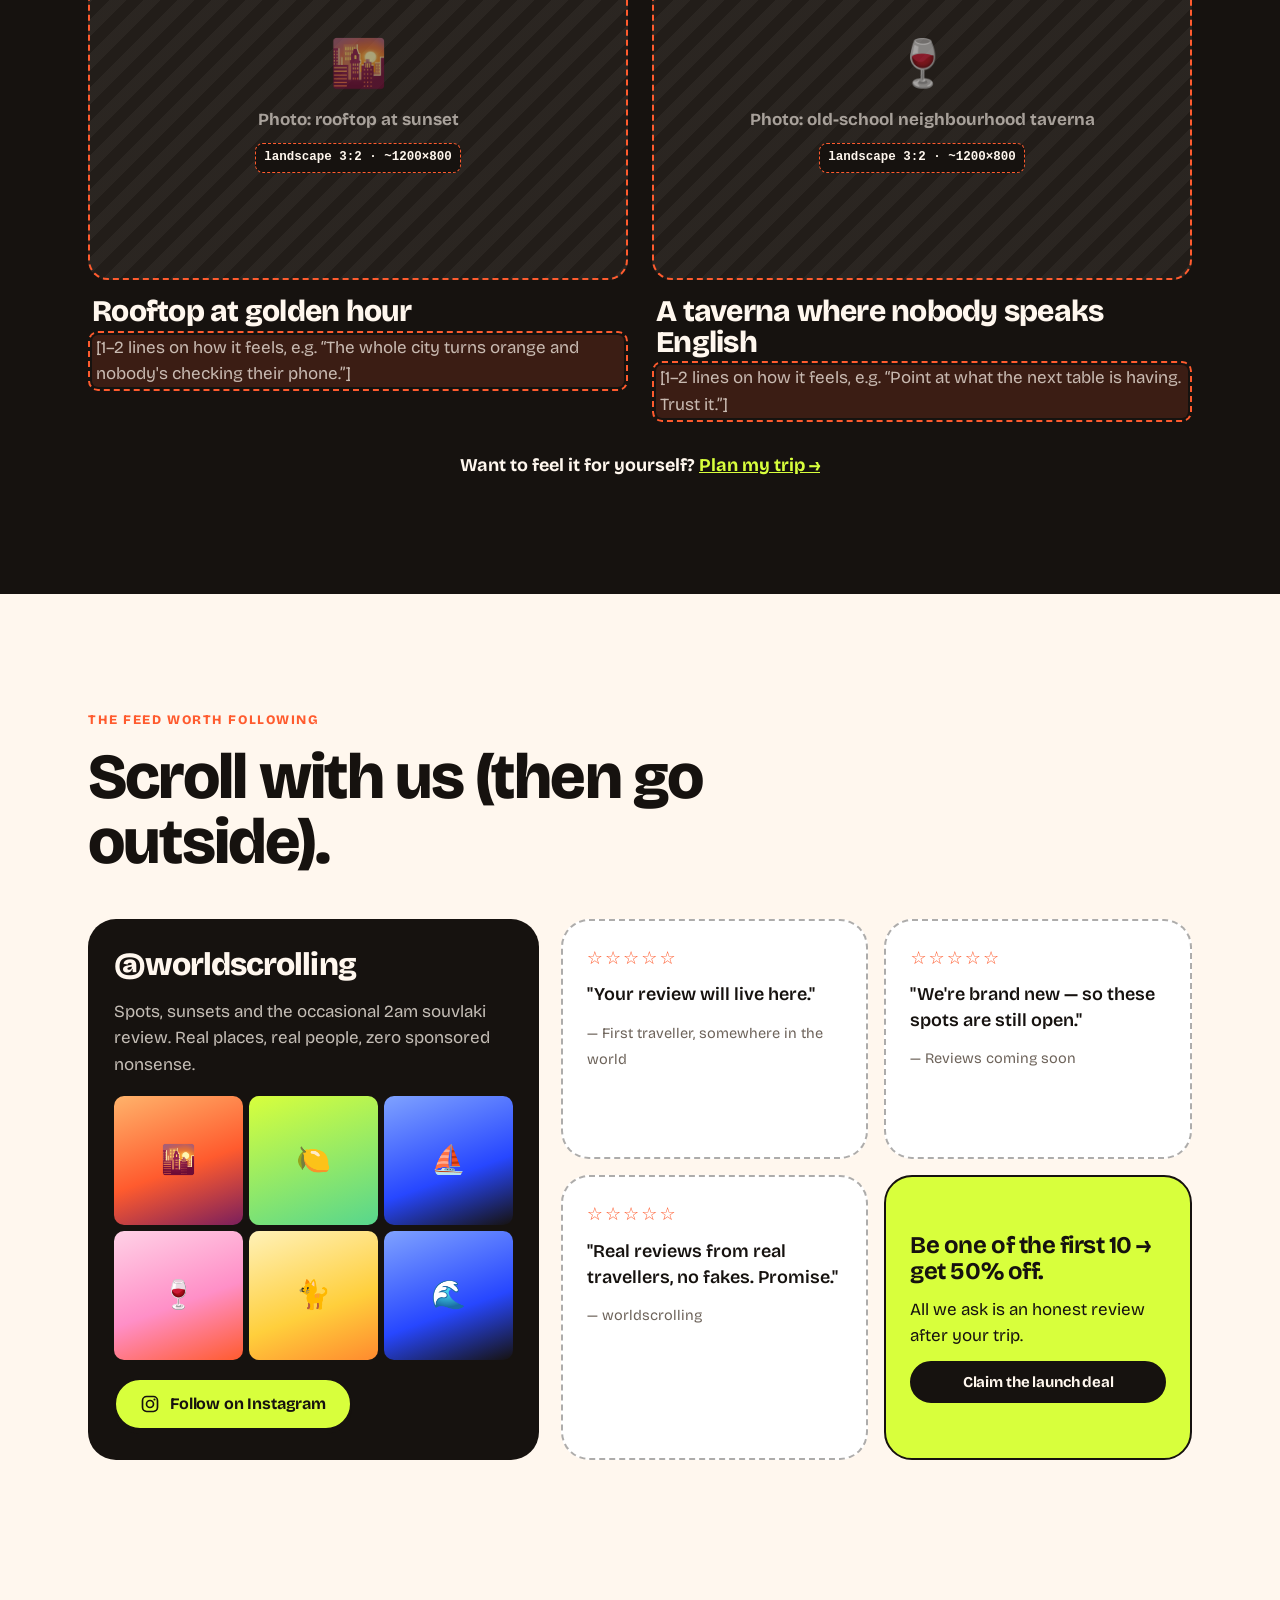
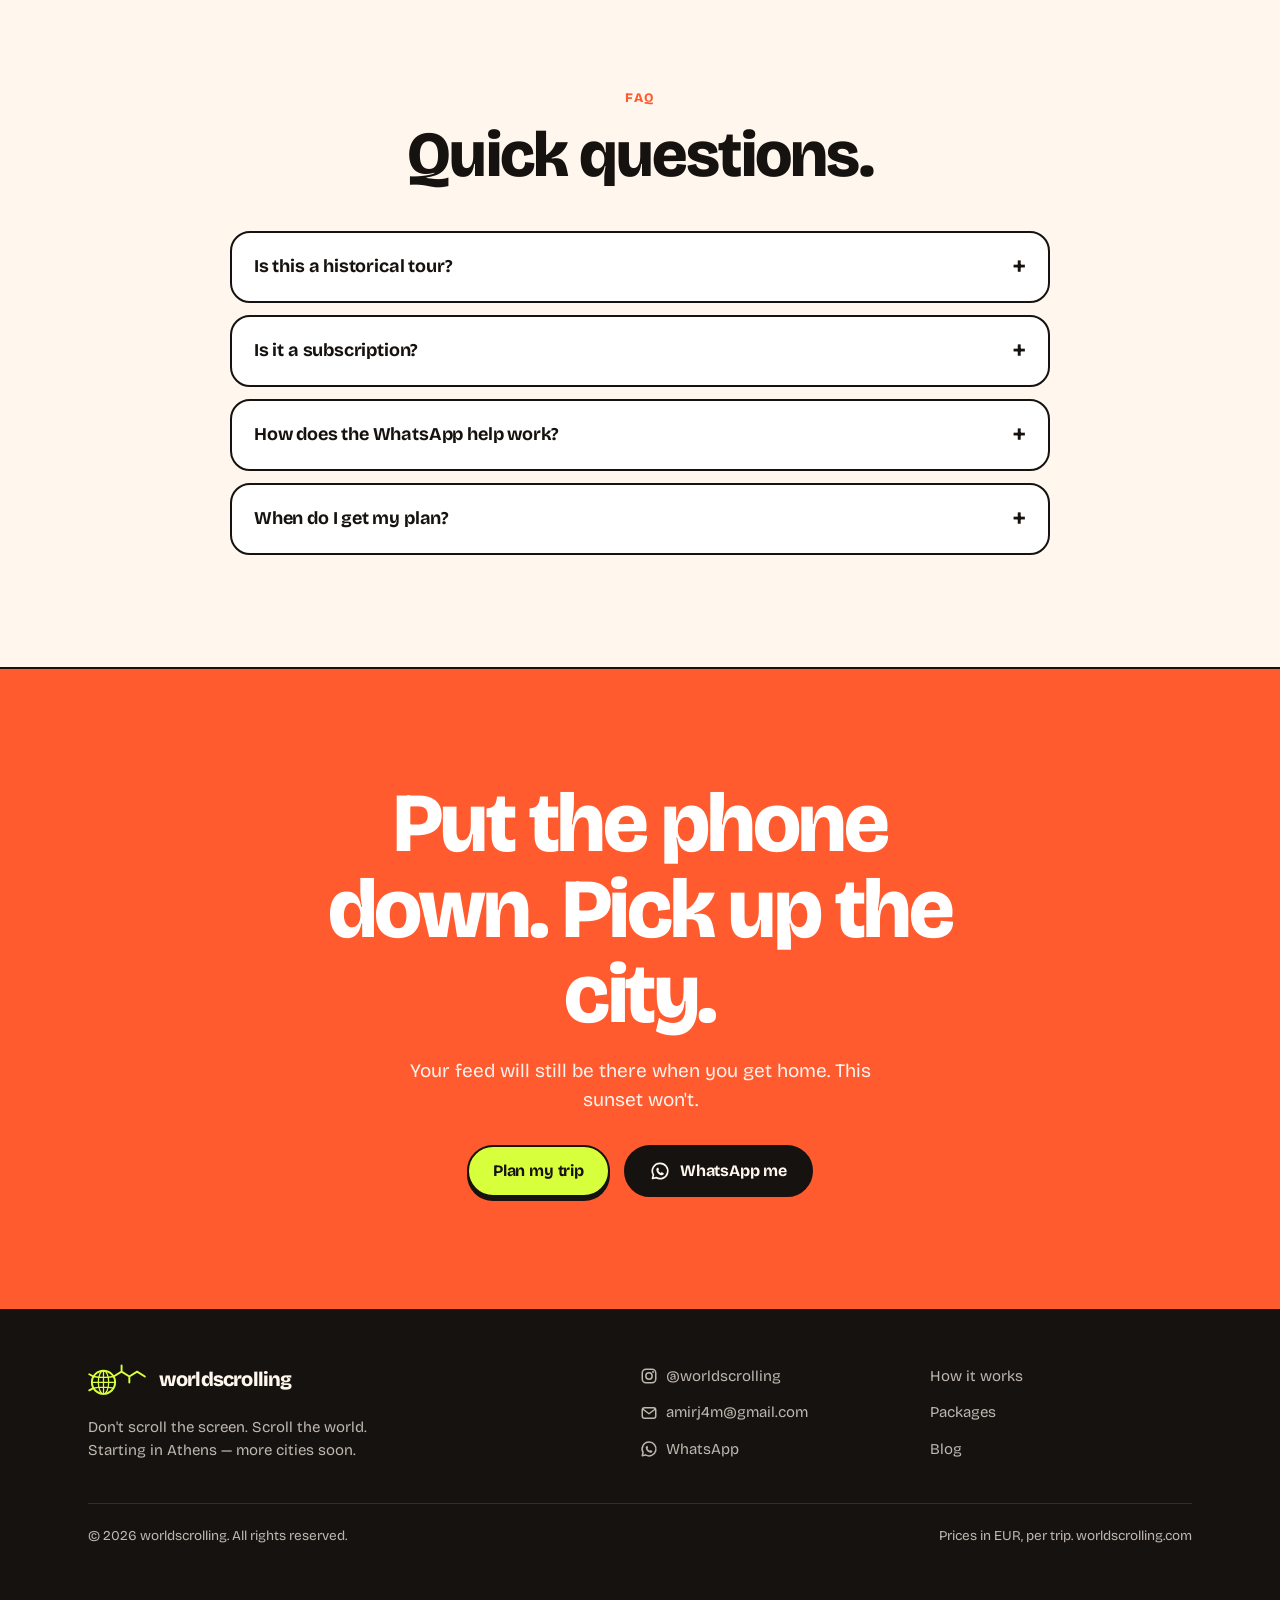
==== commit 81596ca8: "Reframe Hidden Athens as mood cards: the vibe, not a list of spots Per jam's direction, replace the " ====
--- a/index.html
+++ b/index.html
@@ -293,56 +293,67 @@
       </div>
     </section>
 
-    <!-- ================= HIDDEN CITY TEASER ================= -->
+    <!-- ================= HIDDEN ATHENS (the vibe, not a list) ================= -->
     <section class="section hidden" id="hidden" aria-labelledby="hidden-title">
       <div class="wrap">
         <div class="head">
           <span class="eyebrow">Hidden Athens</span>
-          <h2 id="hidden-title">A little taste of the map.</h2>
-          <p class="lede">A few favourites to prove the point. The rest are in your plan 😉</p>
-        </div>
-
-        <!-- TODO(jam): SPOT cards (3–5). For each: category tag, name, neighbourhood, one-liner, photo.
-             Photo: replace the emoji with
-             <img src="assets/img/spots/NAME.jpg" alt="DESCRIBE THE PHOTO" width="800" height="600" loading="lazy">
-             (landscape 4:3, ~800×600px). Delete the ph-label once the real photo is in.
-             To add a 5th card, copy one <article class="spot">…</article> block. -->
-        <div class="spots">
-          <article class="spot">
-            <div class="spot-img g2"><span class="spot-tag">Food</span><span aria-hidden="true">🥙</span><span class="ph-label">Photo placeholder</span></div>
-            <div class="spot-body">
-              <h3 class="ph">[Spot name]</h3>
-              <p class="where">📍 <span class="ph">[Neighbourhood]</span></p>
-              <p class="ph">[One line on why locals love it.]</p>
-            </div>
-          </article>
-          <article class="spot">
-            <div class="spot-img g4"><span class="spot-tag">Bar</span><span aria-hidden="true">🍸</span><span class="ph-label">Photo placeholder</span></div>
-            <div class="spot-body">
-              <h3 class="ph">[Spot name]</h3>
-              <p class="where">📍 <span class="ph">[Neighbourhood]</span></p>
-              <p class="ph">[One line on why locals love it.]</p>
-            </div>
-          </article>
-          <article class="spot">
-            <div class="spot-img g1"><span class="spot-tag">Viewpoint</span><span aria-hidden="true">🌅</span><span class="ph-label">Photo placeholder</span></div>
-            <div class="spot-body">
-              <h3 class="ph">[Spot name]</h3>
-              <p class="where">📍 <span class="ph">[Neighbourhood]</span></p>
-              <p class="ph">[One line on why locals love it.]</p>
-            </div>
-          </article>
-          <article class="spot">
-            <div class="spot-img g3"><span class="spot-tag">Hidden gem</span><span aria-hidden="true">💎</span><span class="ph-label">Photo placeholder</span></div>
-            <div class="spot-body">
-              <h3 class="ph">[Spot name]</h3>
-              <p class="where">📍 <span class="ph">[Neighbourhood]</span></p>
-              <p class="ph">[One line on why locals love it.]</p>
-            </div>
-          </article>
-        </div>
-
-        <p class="spots-foot">Want the rest? <a href="#packages">Grab The Map →</a></p>
+          <h2 id="hidden-title">This is the Athens you won't find on a postcard.</h2>
+          <p class="lede">No names, no pins, no top-10 list. Just the feeling. The where comes in your plan.</p>
+        </div>
+
+        <!-- TODO(jam): MOOD cards. Not named spots: sell the FEELING of the real, alternative Athens.
+             For each card:
+               1. PHOTO: replace the whole <div class="ph-block">…</div> with
+                  <img src="assets/img/mood/NAME.jpg" alt="DESCRIBE THE PHOTO" width="1200" height="800" loading="lazy">
+                  (landscape 3:2, ~1200×800, compressed JPG/WebP under ~250KB). Raw phone shots beat glossy stock.
+               2. HEADING: swap in your own (the four below are suggestions).
+               3. CAPTION: replace the [bracketed] text with 1–2 raw, real lines, then delete class="ph".
+             To add or remove a card, copy or delete one <article class="mood">…</article> block. -->
+        <div class="moods">
+          <article class="mood">
+            <div class="mood-img">
+              <span class="mood-num">01 / 04</span>
+              <div class="ph-block"><span class="big" aria-hidden="true">🎨</span>Photo: street art / graffiti alley<br><code>landscape 3:2 · ~1200×800</code></div>
+            </div>
+            <div class="mood-body">
+              <h3>Street-art backstreets</h3>
+              <p class="ph">[1–2 lines on how it feels, e.g. “Spray paint, cheap beer, and a city that talks back.”]</p>
+            </div>
+          </article>
+          <article class="mood">
+            <div class="mood-img">
+              <span class="mood-num">02 / 04</span>
+              <div class="ph-block"><span class="big" aria-hidden="true">🥙</span>Photo: late-night souvlaki counter<br><code>landscape 3:2 · ~1200×800</code></div>
+            </div>
+            <div class="mood-body">
+              <h3>2am souvlaki</h3>
+              <p class="ph">[1–2 lines on how it feels, e.g. “The night isn't over until someone orders another pita.”]</p>
+            </div>
+          </article>
+          <article class="mood">
+            <div class="mood-img">
+              <span class="mood-num">03 / 04</span>
+              <div class="ph-block"><span class="big" aria-hidden="true">🌇</span>Photo: rooftop at sunset<br><code>landscape 3:2 · ~1200×800</code></div>
+            </div>
+            <div class="mood-body">
+              <h3>Rooftop at golden hour</h3>
+              <p class="ph">[1–2 lines on how it feels, e.g. “The whole city turns orange and nobody's checking their phone.”]</p>
+            </div>
+          </article>
+          <article class="mood">
+            <div class="mood-img">
+              <span class="mood-num">04 / 04</span>
+              <div class="ph-block"><span class="big" aria-hidden="true">🍷</span>Photo: old-school neighbourhood taverna<br><code>landscape 3:2 · ~1200×800</code></div>
+            </div>
+            <div class="mood-body">
+              <h3>A taverna where nobody speaks English</h3>
+              <p class="ph">[1–2 lines on how it feels, e.g. “Point at what the next table is having. Trust it.”]</p>
+            </div>
+          </article>
+        </div>
+
+        <p class="spots-foot">Want to feel it for yourself? <a href="#packages">Plan my trip →</a></p>
       </div>
     </section>
 
--- a/assets/css/styles.css
+++ b/assets/css/styles.css
@@ -265,28 +265,33 @@
 .ph-block .big { font-size: 46px; display: block; margin-bottom: 8px; }
 .ph-block code { display: inline-block; margin-top: 10px; font-size: 12.5px; background: var(--white); border: 1.5px dashed var(--sun); border-radius: 8px; padding: 4px 8px; color: var(--ink); }
 
-/* Hidden city */
-.hidden { background: var(--paper-2); border-block: 2px solid var(--ink); }
-.spots { display: grid; gap: 18px; }
-.spot {
-  background: var(--white); border: 2px solid var(--ink); border-radius: var(--r-lg); overflow: hidden;
-  display: flex; flex-direction: column; transition: transform .2s ease;
-}
-.spot:hover { transform: translateY(-4px) rotate(-.4deg); }
-.spot-img { position: relative; aspect-ratio: 4 / 3; display: grid; place-items: center; font-size: 64px; border-bottom: 2px solid var(--ink); }
-.spot-img img { width: 100%; height: 100%; object-fit: cover; }
-.spot-img .ph-label {
-  position: absolute; left: 12px; bottom: 12px; font-size: 11.5px; font-weight: 800; text-transform: uppercase; letter-spacing: .08em;
-  background: var(--white); border: 1.5px dashed var(--sun); color: var(--sun); padding: 4px 8px; border-radius: 8px;
-}
-.spot-tag {
-  position: absolute; top: 12px; left: 12px; background: var(--ink); color: var(--paper);
-  font-size: 12.5px; font-weight: 800; padding: 5px 10px; border-radius: 999px; text-transform: uppercase; letter-spacing: .06em;
-}
-.spot-body { padding: 18px 20px 22px; }
-.spot h3 { font-size: 22px; letter-spacing: -0.02em; }
-.spot .where { font-size: 14px; font-weight: 700; color: var(--sea); margin-top: 6px; }
-.spot p { margin-top: 8px; color: var(--muted); font-size: 16px; }
+/* Hidden city: mood cards (the vibe, not a list of spots) */
+.hidden { background: var(--ink); color: var(--paper); border-block: 2px solid var(--ink); }
+.hidden .lede { color: rgba(255, 247, 238, .7); }
+.moods { display: grid; gap: 40px; }
+.mood { display: flex; flex-direction: column; }
+.mood-img {
+  position: relative; aspect-ratio: 3 / 2; border-radius: var(--r); overflow: hidden;
+  display: grid; place-items: center; text-align: center;
+  background:
+    repeating-linear-gradient(135deg, rgba(255, 247, 238, .04) 0 12px, transparent 12px 24px),
+    #221d19;
+  outline: 2px dashed var(--sun); outline-offset: -2px;
+}
+.mood-img img { width: 100%; height: 100%; object-fit: cover; filter: contrast(1.05) saturate(1.05); }
+.mood-img:has(img) { outline: none; }
+.mood-img .ph-block { color: rgba(255, 247, 238, .6); }
+.mood-img .ph-block code { background: #16120f; color: var(--paper); }
+.mood-num {
+  position: absolute; top: 12px; left: 12px; z-index: 1;
+  font: 700 12px/1 ui-monospace, SFMono-Regular, Menlo, Consolas, monospace; letter-spacing: .08em;
+  background: var(--lime); color: var(--ink); padding: 6px 8px; border-radius: 6px;
+}
+.mood-body { padding: 16px 4px 0; }
+.mood h3 { font-size: clamp(24px, 5.6vw, 30px); letter-spacing: -0.025em; }
+.mood p { margin-top: 8px; color: rgba(255, 247, 238, .72); font-size: 17px; }
+.mood .ph { background: rgba(255, 91, 46, .16); }
+.hidden .spots-foot a { color: var(--lime); white-space: nowrap; }
 .spots-foot { margin-top: 34px; text-align: center; font-weight: 700; font-size: 18px; }
 
 /* Trust / social */
@@ -369,7 +374,7 @@
 /* ---------- Breakpoints ---------- */
 @media (min-width: 640px) {
   :root { --gutter: 28px; }
-  .spots { grid-template-columns: repeat(2, 1fr); }
+  .moods { grid-template-columns: repeat(2, 1fr); gap: 28px 24px; }
   .reviews { grid-template-columns: repeat(2, 1fr); }
   .posts { grid-template-columns: repeat(2, 1fr); }
   .cta-row .btn { flex: 0 1 auto; }
@@ -382,7 +387,6 @@
   .plans { grid-template-columns: repeat(3, 1fr); }
   .plan--hot { transform: translateY(-12px); }
   .local { grid-template-columns: .85fr 1.15fr; gap: 64px; }
-  .spots { grid-template-columns: repeat(4, 1fr); }
   .trust { grid-template-columns: 1fr 1.4fr; align-items: stretch; }
   .fab { display: none; }
   .section { padding: 112px 0; }
@@ -392,5 +396,5 @@
 @media (prefers-reduced-motion: reduce) {
   html { scroll-behavior: auto; }
   .feed, .marquee-track { animation: none; }
-  .btn, .spot { transition: none; }
-}
+  .btn { transition: none; }
+}
